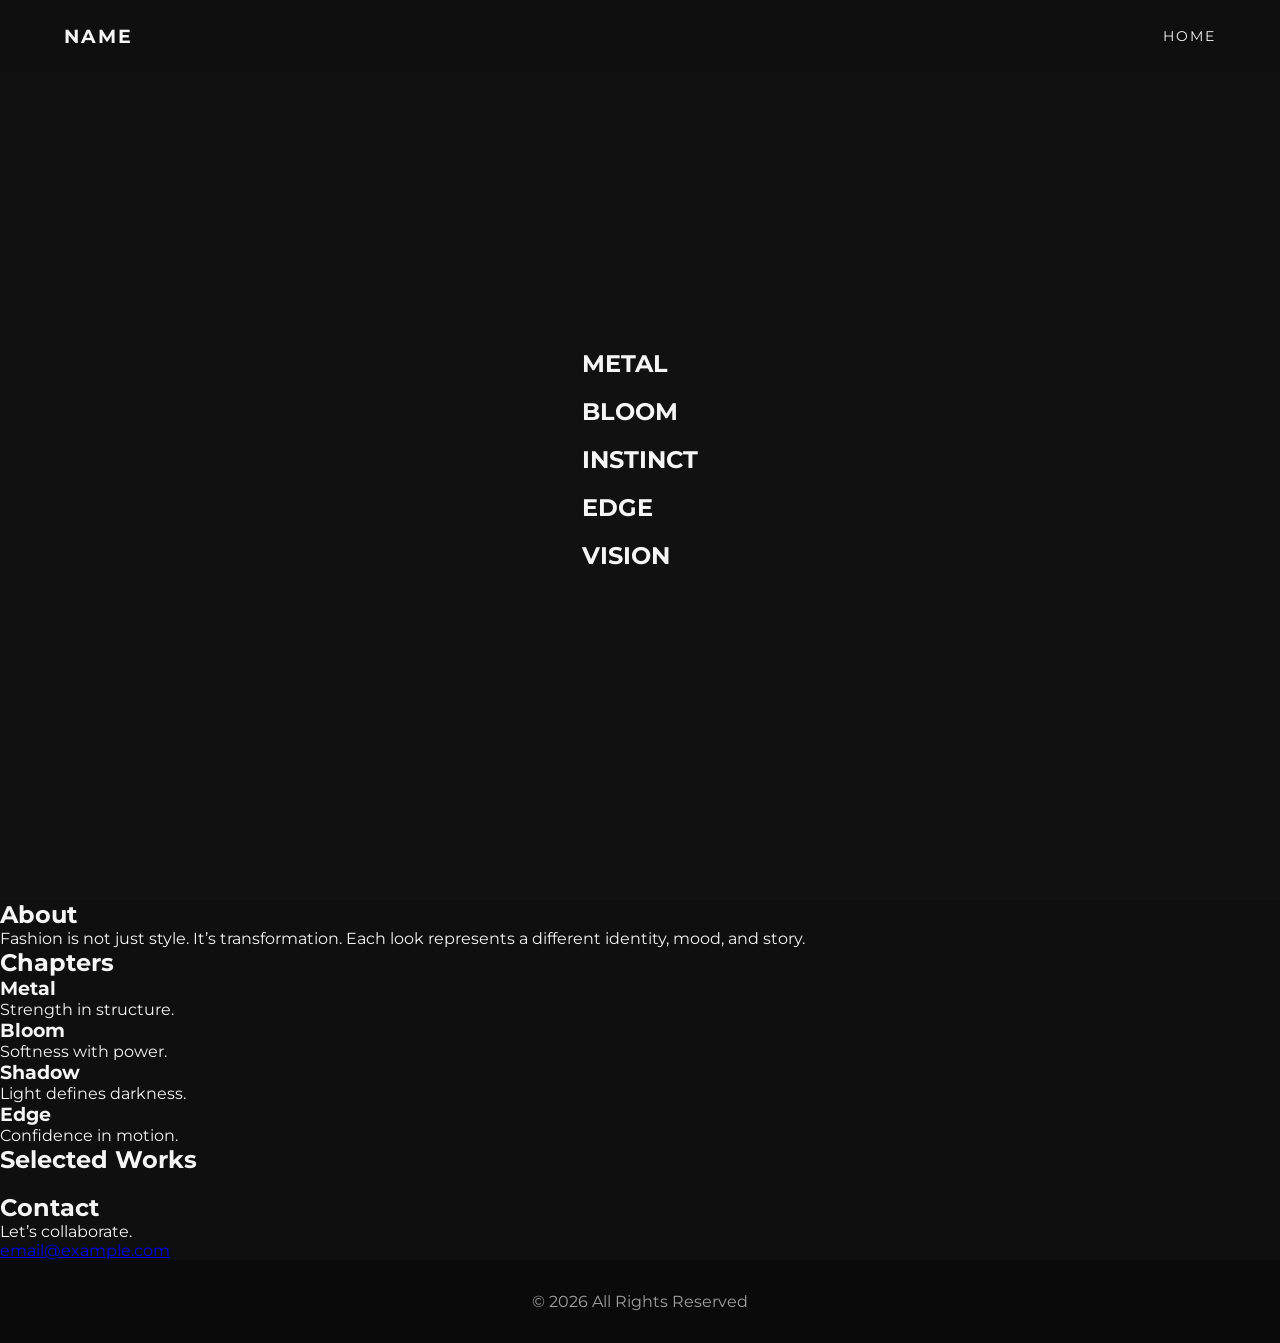
==== Main.html @ dd23a5e0 "version 1" ====
<!DOCTYPE html>
<html lang="en">

<head>
    <meta charset="UTF-8">
    <title>Fashion Portfolio</title>
    <meta name="viewport" content="width=device-width, initial-scale=1.0">
    <link rel="stylesheet" href="style.css">
    <link href="https://fonts.googleapis.com/css2?family=Montserrat:wght@300;500;700&display=swap" rel="stylesheet">
</head>

<body>

    <!-- ===== Header ===== -->
    <header>
        <nav class="navbar">
            <div class="logo">NAME</div>

            <div class="nav-right">
                <ul class="nav-links">
                    <li><a href="#about">About</a></li>
                    <li><a href="#chapters">Chapters</a></li>
                    <li><a href="#work">Work</a></li>
                    <li><a href="#contact">Contact</a></li>
                </ul>
                <a href="#home" class="home-link">Home</a>


            </div>
        </nav>
    </header>


    <!-- ===== Hero Section (Cinematic Slider) ===== -->
    <section id="home" class="hero">
        <div class="slider">

            <div class="slide active">
                <img src="images/look1.jpg" alt="">
                <h1>METAL</h1>
            </div>

            <div class="slide">
                <img src="images/look2.jpg" alt="">
                <h1>BLOOM</h1>
            </div>

            <div class="slide">
                <img src="images/look3.jpg" alt="">
                <h1>INSTINCT</h1>
            </div>

            <div class="slide">
                <img src="images/look4.jpg" alt="">
                <h1>EDGE</h1>
            </div>

            <div class="slide">
                <img src="images/look5.jpg" alt="">
                <h1>VISION</h1>
            </div>

        </div>
    </section>


    <!-- ===== About Section ===== -->
    <section id="about" class="about">
        <div class="container">
            <h2>About</h2>
            <p>
                Fashion is not just style. It’s transformation.
                Each look represents a different identity, mood, and story.
            </p>
        </div>
    </section>


    <!-- ===== Chapters Section ===== -->
    <section id="chapters" class="chapters">
        <h2>Chapters</h2>

        <div class="chapter">
            <h3>Metal</h3>
            <p>Strength in structure.</p>
        </div>

        <div class="chapter">
            <h3>Bloom</h3>
            <p>Softness with power.</p>
        </div>

        <div class="chapter">
            <h3>Shadow</h3>
            <p>Light defines darkness.</p>
        </div>

        <div class="chapter">
            <h3>Edge</h3>
            <p>Confidence in motion.</p>
        </div>

    </section>


    <!-- ===== Work Section ===== -->
    <section id="work" class="work">
        <h2>Selected Works</h2>

        <div class="gallery">
            <img src="images/look1.jpg" alt="">
            <img src="images/look2.jpg" alt="">
            <img src="images/look3.jpg" alt="">
            <img src="images/look4.jpg" alt="">
        </div>
    </section>


    <!-- ===== Contact Section ===== -->
    <section id="contact" class="contact">
        <h2>Contact</h2>
        <p>Let’s collaborate.</p>
        <a href="mailto:email@example.com">email@example.com</a>
    </section>


    <!-- ===== Footer ===== -->
    <footer>
        <p>© 2026 All Rights Reserved</p>
    </footer>


    <script src="script.js"></script>
</body>

</html>
---- style.css ----
* {
    margin: 0;
    padding: 0;
    box-sizing: border-box;
}

:root {

    --color-bg-main: #0F0F0F;
    --color-bg-secondary: #151515;
    --color-text-main: #F5F5F5;
    --color-text-muted: #A0A0A0;
    --color-accent: #C6A75E;
}

body {
    background-color: var(--color-bg-main);
    color: var(--color-text-main);
    font-family: 'Montserrat', sans-serif;
    margin: 0;

}

header {
    position: fixed;
    width: 100%;
    background: rgba(15, 15, 15, 0.8);
    backdrop-filter: blur(10px);
    z-index: 1000;
}

.navbar {
    display: flex;
    justify-content: space-between;
    align-items: center;
    padding: 1.5rem 5%;
}

.nav-right {
    display: flex;
    align-items: center;
    gap: 2rem;
    margin-left: auto;
}

.home-link {
    text-decoration: none;
    color: var(--color-text-main);
    text-transform: uppercase;
    font-size: 0.85rem;
    letter-spacing: 2px;
    transition: 0.4s ease;
}

.nav-links {
    list-style: none;
    display: flex;
    gap: 2rem;

    opacity: 0;
    transform: translateX(20px);
    pointer-events: none;
    transition: 0.4s ease;
}

.navbar:hover .nav-links {
    opacity: 1;
    transform: translateX(0);
    pointer-events: auto;
}

.navbar:hover .home-link {
    transform: translateX(10px);
}

.nav-links a {
    text-decoration: none;
    color: var(--color-text-main);
    font-weight: 500;
    letter-spacing: 1px;
    transition: 0.3s ease;
    text-transform: uppercase;
    font-size: 0.85rem;
    letter-spacing: 2px;
}

.nav-links a:hover {
    color: var(--color-accent);
}

.nav-right a:hover {
    color: var(--color-accent);
}

.logo {
    font-weight: 700;
    letter-spacing: 2px;
    font-size: 1.2rem;
}

footer {
    background-color: #0A0A0A;
    color: var(--color-text-muted);
    text-align: center;
    padding: 2rem 0;
}

.hero {
    min-height: 100vh;
    background-color: #111111;
    display: flex;
    align-items: center;
    justify-content: center;
}
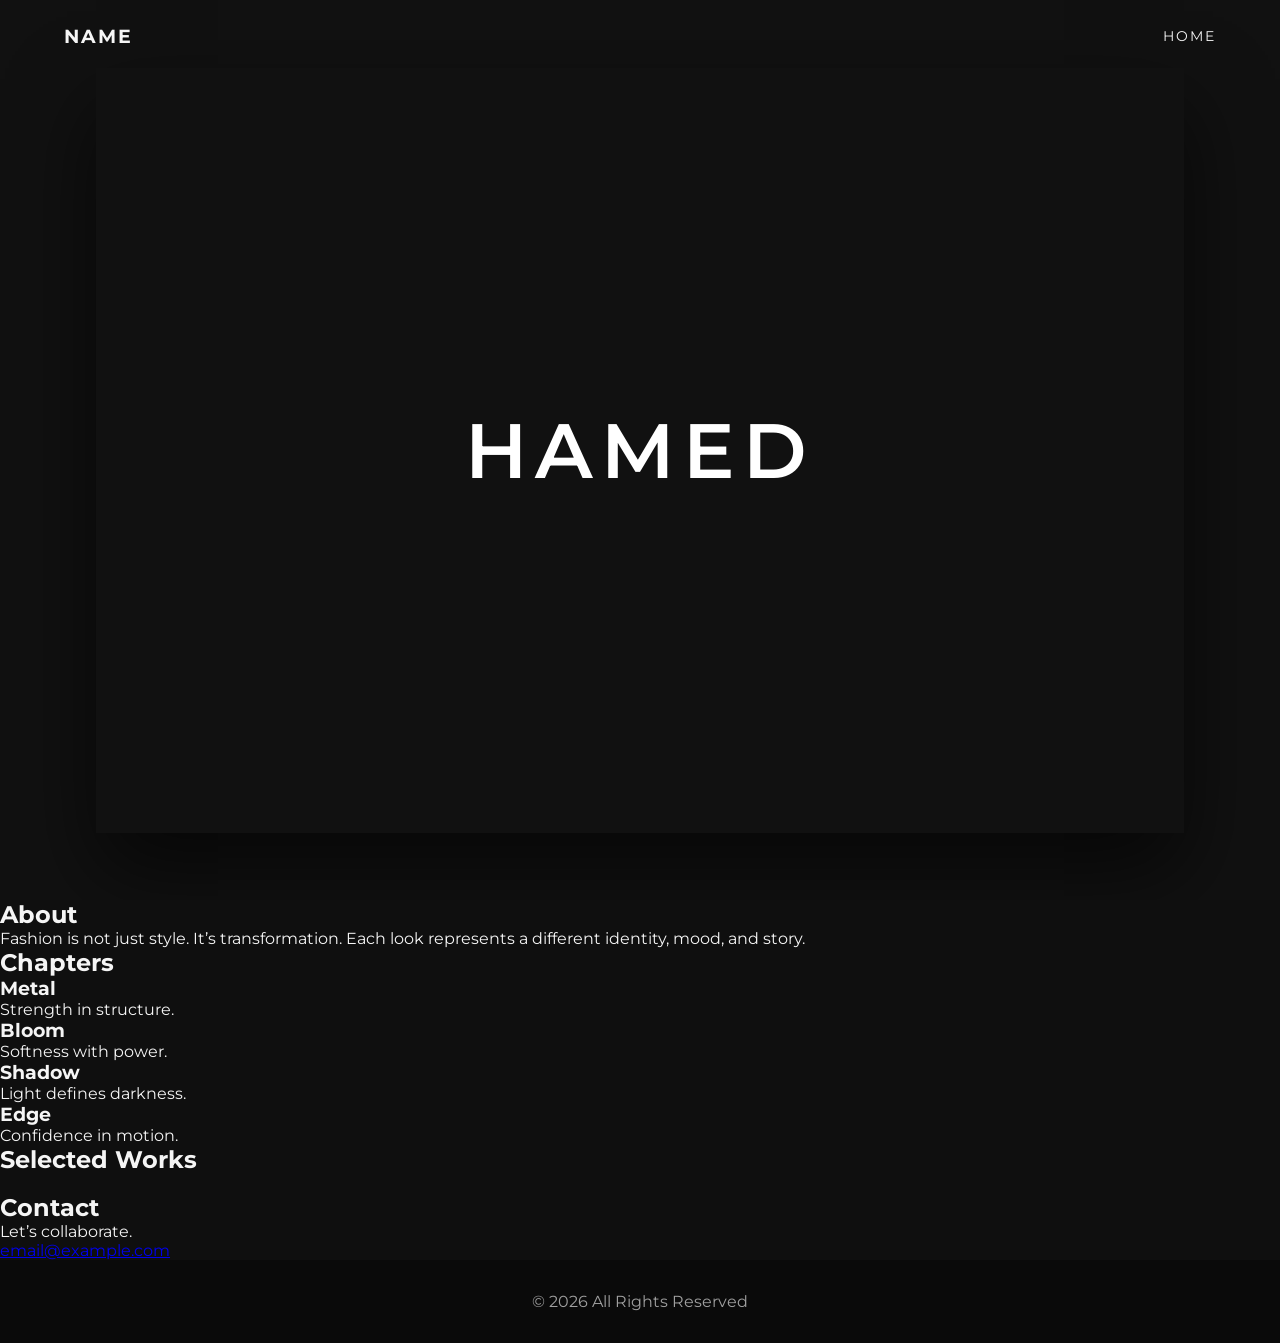
==== commit 29bb152e: "version 2" ====
--- a/Main.html
+++ b/Main.html
@@ -32,37 +32,26 @@
 
 
     <!-- ===== Hero Section (Cinematic Slider) ===== -->
-    <section id="home" class="hero">
-        <div class="slider">
+    <section class="hero">
 
-            <div class="slide active">
-                <img src="images/look1.jpg" alt="">
-                <h1>METAL</h1>
-            </div>
+        <!-- Slide 1 -->
+        <div class="slide active">
+            <div class="bg"></div>
+            <div class="foreground"></div>
+        </div>
 
-            <div class="slide">
-                <img src="images/look2.jpg" alt="">
-                <h1>BLOOM</h1>
-            </div>
+        <!-- Slide 2 -->
+        <div class="slide">
+            <div class="bg"></div>
+            <div class="foreground"></div>
+        </div>
 
-            <div class="slide">
-                <img src="images/look3.jpg" alt="">
-                <h1>INSTINCT</h1>
-            </div>
+        <!-- Name Overlay -->
+        <div class="hero-overlay">
+            <h1 class="hero-title">HAMED</h1>
+        </div>
 
-            <div class="slide">
-                <img src="images/look4.jpg" alt="">
-                <h1>EDGE</h1>
-            </div>
-
-            <div class="slide">
-                <img src="images/look5.jpg" alt="">
-                <h1>VISION</h1>
-            </div>
-
-        </div>
     </section>
-
 
     <!-- ===== About Section ===== -->
     <section id="about" class="about">
--- a/style.css
+++ b/style.css
@@ -22,10 +22,14 @@
 }
 
 header {
-    position: fixed;
+    position: absolute;
+    top: 0;
+    left: 0;
     width: 100%;
-    background: rgba(15, 15, 15, 0.8);
-    backdrop-filter: blur(10px);
+    height: 80px;
+
+    background: transparent;
+    transition: 0.4s ease;
     z-index: 1000;
 }
 
@@ -56,7 +60,9 @@
     list-style: none;
     display: flex;
     gap: 2rem;
-
+}
+
+.nav-links li {
     opacity: 0;
     transform: translateX(20px);
     pointer-events: none;
@@ -67,6 +73,28 @@
     opacity: 1;
     transform: translateX(0);
     pointer-events: auto;
+}
+
+.navbar:hover .nav-links li {
+    opacity: 1;
+    transform: translateX(0);
+    pointer-events: auto;
+}
+
+.nav-links li:nth-child(1) {
+    transition-delay: 0.05s;
+}
+
+.nav-links li:nth-child(2) {
+    transition-delay: 0.1s;
+}
+
+.nav-links li:nth-child(3) {
+    transition-delay: 0.15s;
+}
+
+.nav-links li:nth-child(4) {
+    transition-delay: 0.2s;
 }
 
 .navbar:hover .home-link {
@@ -111,4 +139,83 @@
     display: flex;
     align-items: center;
     justify-content: center;
+
+    position: relative;
+    height: 100vh;
+    overflow: hidden;
+
+}
+
+.slide {
+    position: absolute;
+    inset: 0;
+
+    --x: 50%;
+    --y: 50%;
+
+    clip-path: circle(0% at var(--x) var(--y));
+    transition: clip-path 1.2s ease-in-out;
+}
+
+.slide.active {
+    clip-path: circle(150% at var(--x) var(--y));
+}
+
+.bg {
+    position: absolute;
+    inset: 0;
+    background-size: cover;
+    background-position: center;
+    filter: grayscale(100%) blur(6px);
+    transform: scale(1.1);
+    opacity: 0.5;
+}
+
+.foreground {
+    position: absolute;
+    top: 50%;
+    left: 50%;
+    transform: translate(-50%, -50%);
+
+    width: 85%;
+    height: 85%;
+
+    background-size: contain;
+    background-repeat: no-repeat;
+    background-position: center;
+
+    box-shadow: 0 40px 80px rgba(0, 0, 0, 0.6);
+}
+
+
+.hero-overlay {
+    position: absolute;
+    inset: 0;
+    display: flex;
+    align-items: center;
+    justify-content: center;
+    z-index: 10;
+}
+
+.hero-title {
+    font-size: clamp(2rem, 6vw, 6rem);
+    letter-spacing: 8px;
+    font-weight: 600;
+    color: white;
+}
+
+.slide:nth-child(1) .bg {
+    background-image: url("images/look1.jpg");
+}
+
+.slide:nth-child(1) .foreground {
+    background-image: url("images/look1.jpg");
+}
+
+.slide:nth-child(2) .bg {
+    background-image: url("images/look2.jpg");
+}
+
+.slide:nth-child(2) .foreground {
+    background-image: url("images/look2.jpg");
 }
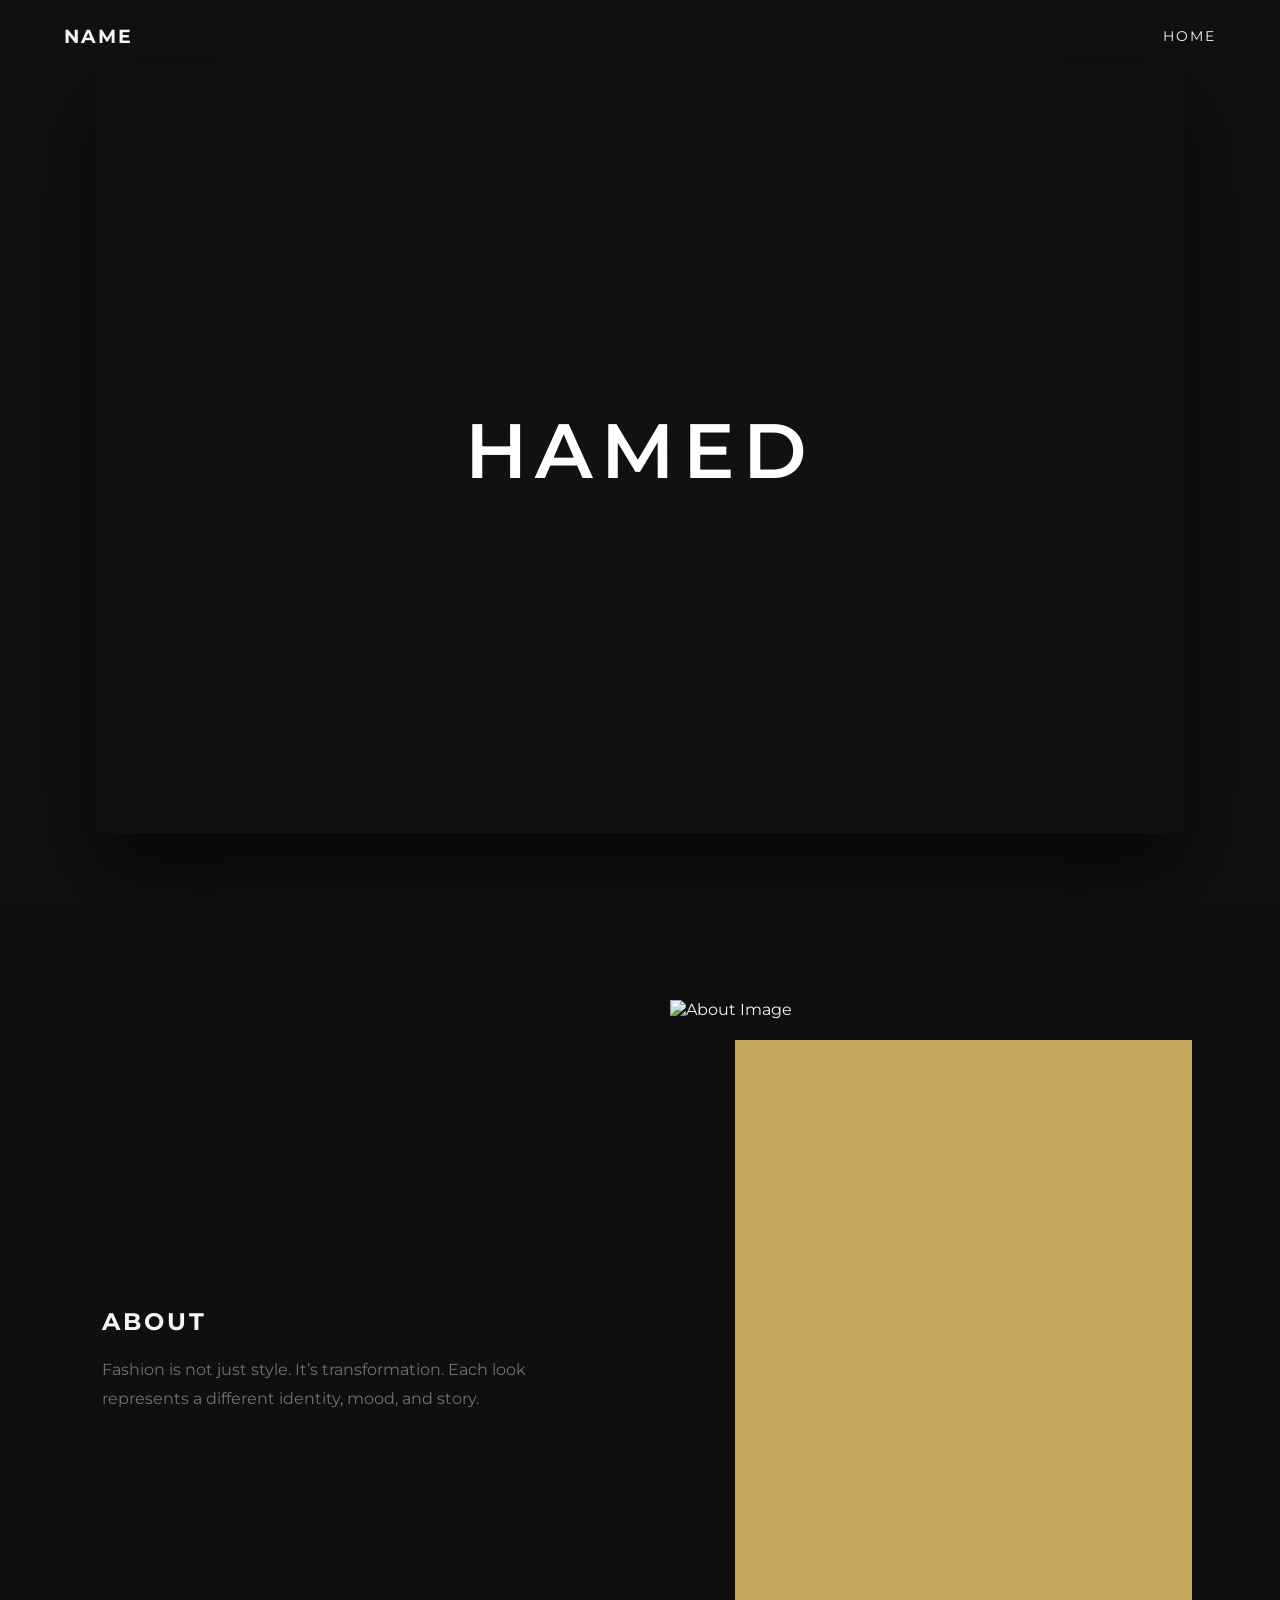
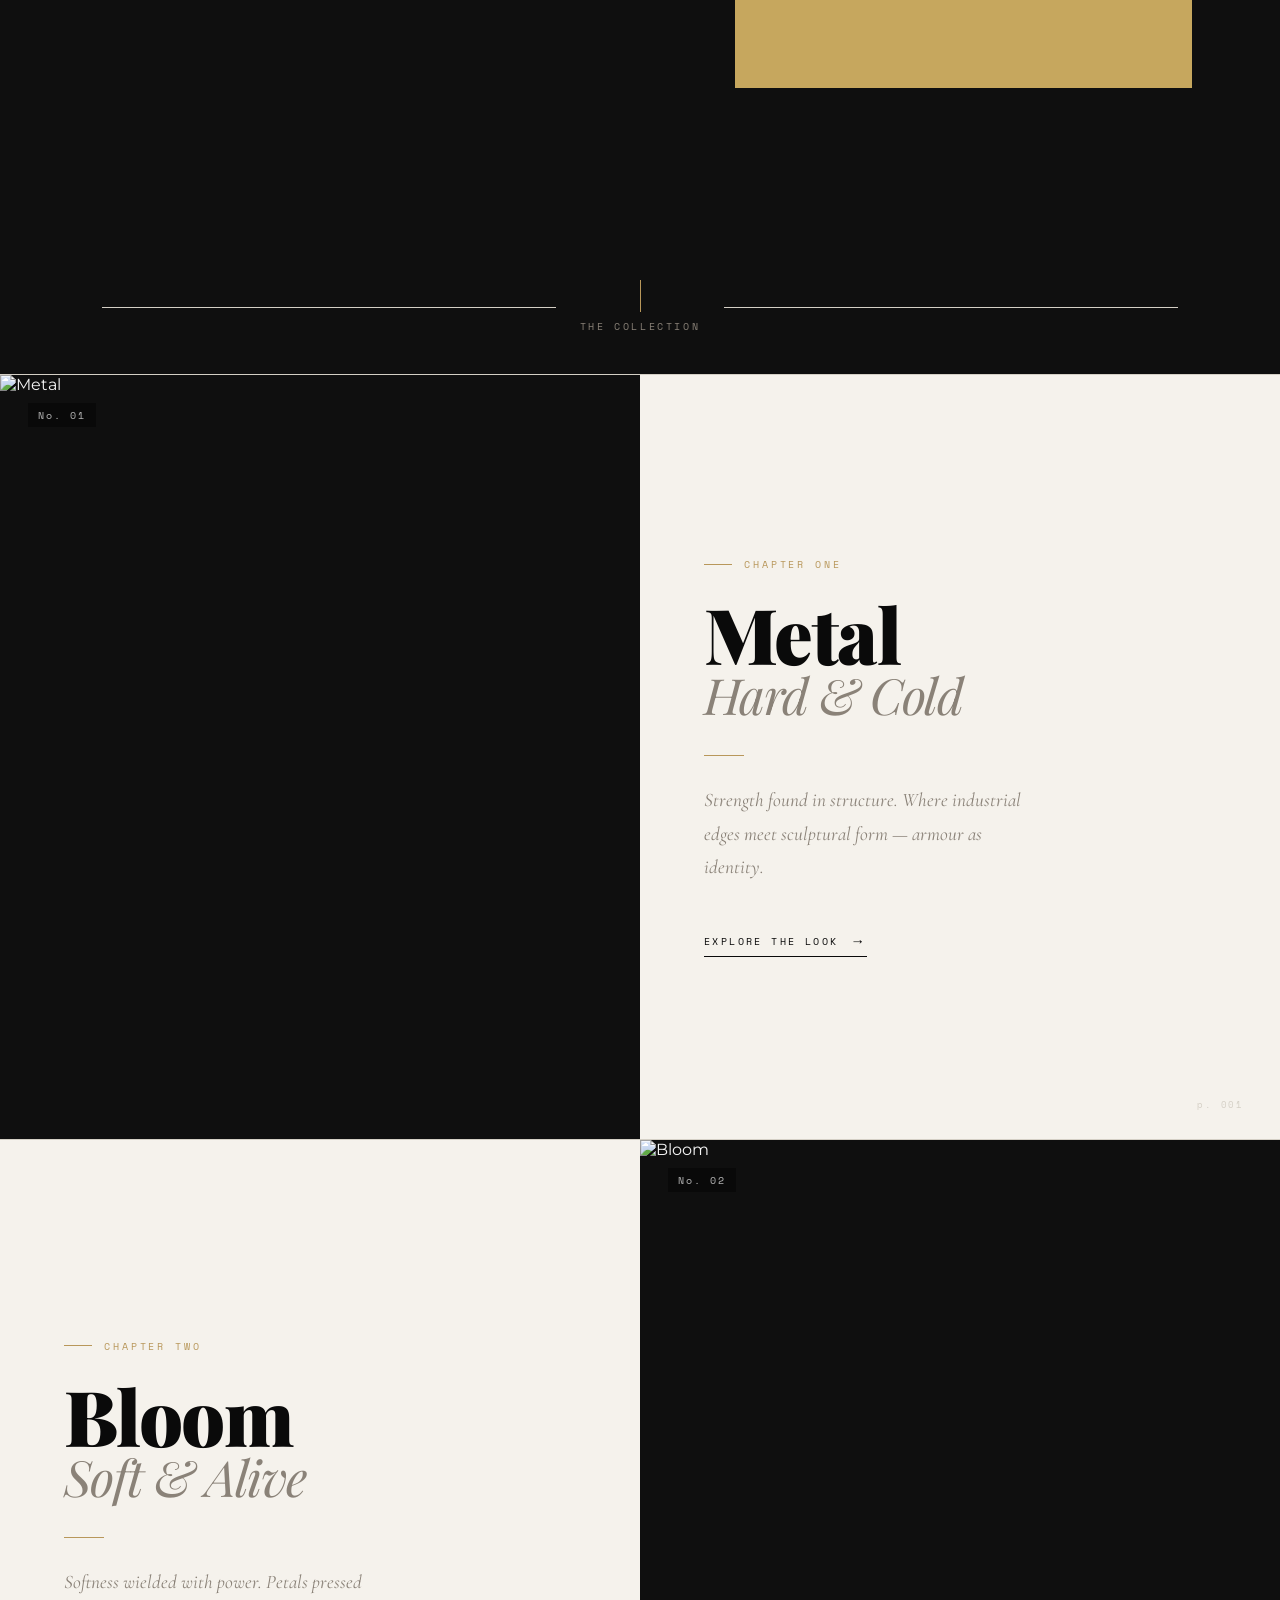
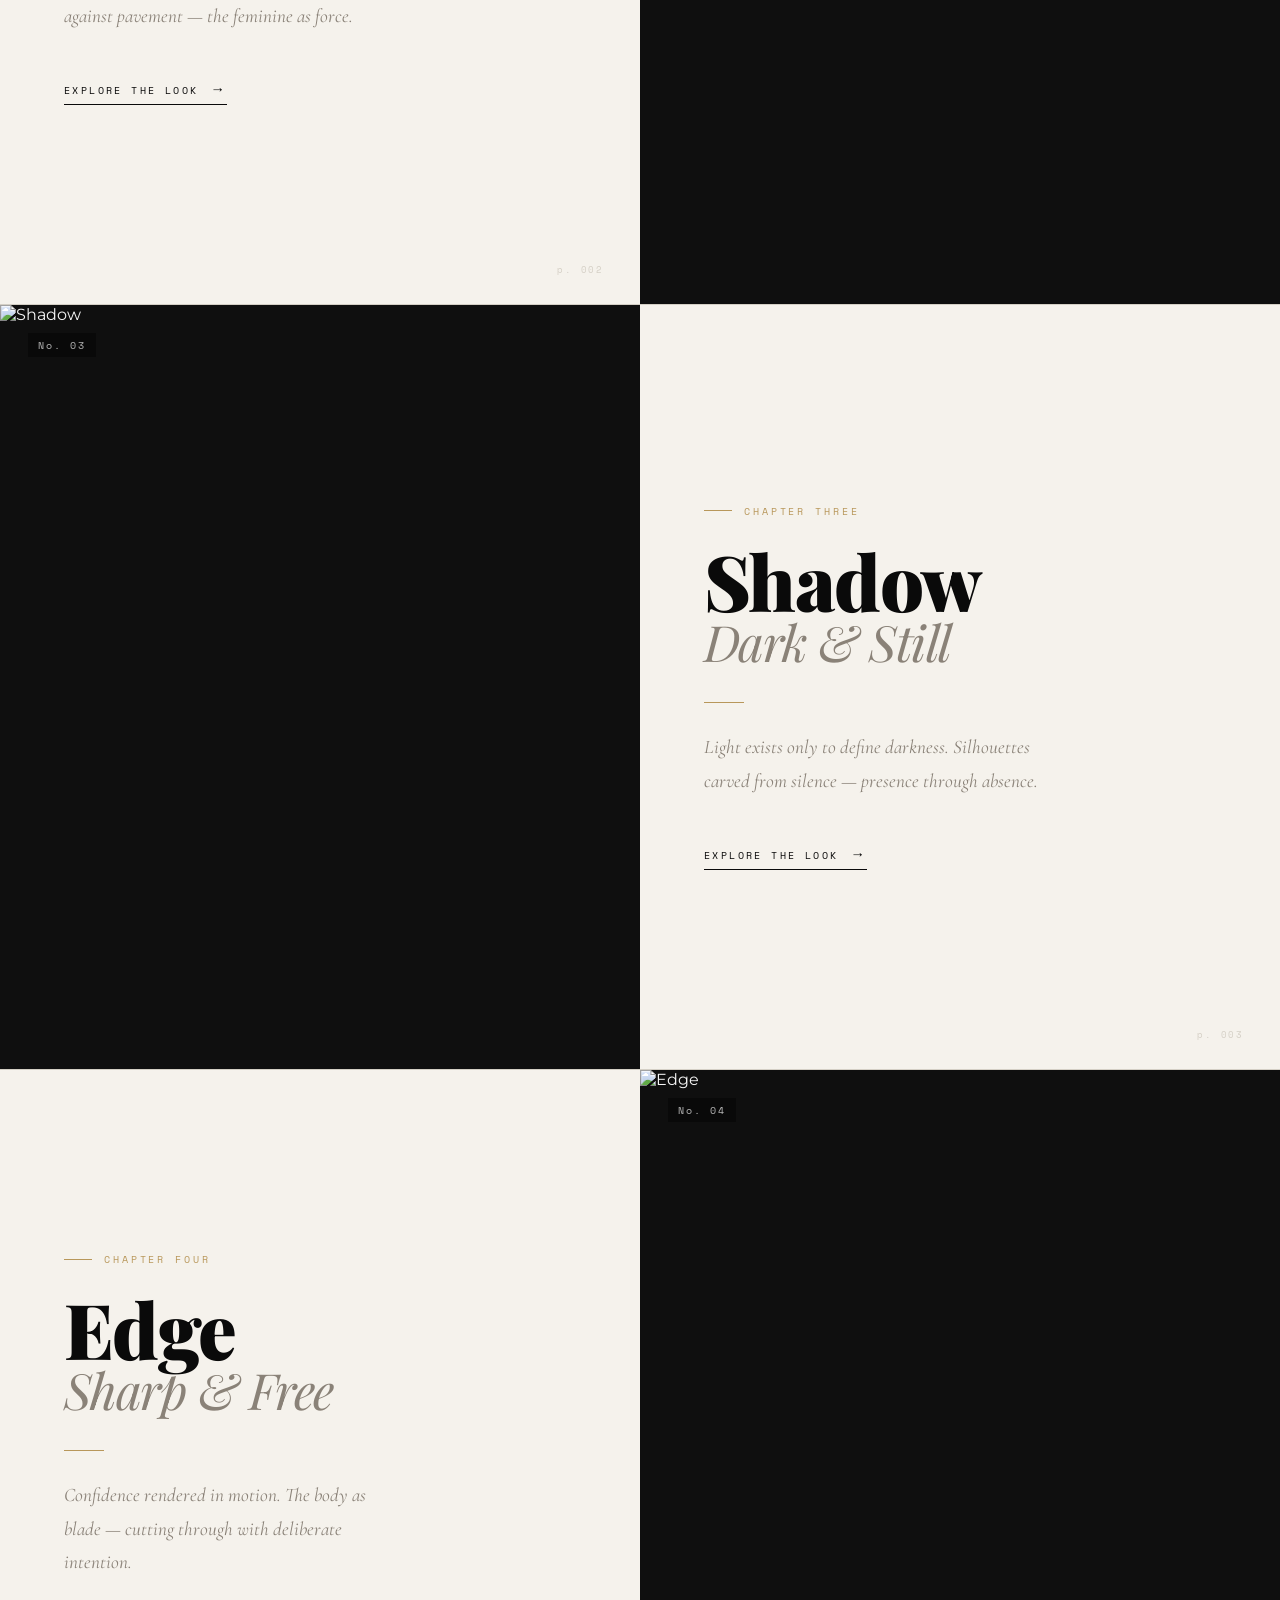
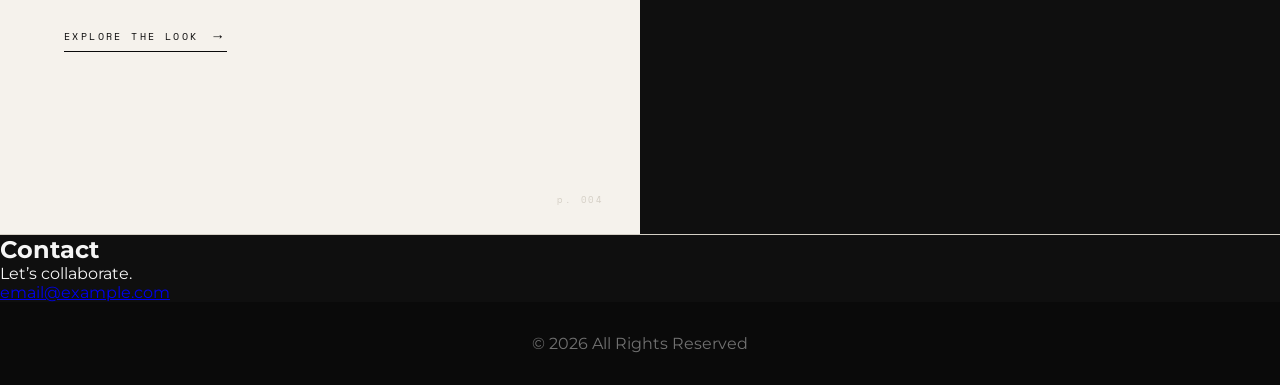
==== commit a3fff9b6: "Version 3" ====
--- a/Main.html
+++ b/Main.html
@@ -7,6 +7,12 @@
     <meta name="viewport" content="width=device-width, initial-scale=1.0">
     <link rel="stylesheet" href="style.css">
     <link href="https://fonts.googleapis.com/css2?family=Montserrat:wght@300;500;700&display=swap" rel="stylesheet">
+    <link
+        href="https://fonts.googleapis.com/css2?family=Playfair+Display:ital,wght@0,400;0,700;0,900;1,400;1,700&family=Cormorant+Garamond:ital,wght@0,300;0,400;1,300;1,400&family=Neue+Haas+Grotesk+Display+Pro:wght@400;500&display=swap"
+        rel="stylesheet">
+    <link
+        href="https://fonts.googleapis.com/css2?family=Playfair+Display:ital,wght@0,400;0,700;0,900;1,400;1,700&family=Cormorant+Garamond:ital,wght@0,300;0,400;1,300&family=Space+Mono:wght@400;700&display=swap"
+        rel="stylesheet">
 </head>
 
 <body>
@@ -54,54 +60,119 @@
     </section>
 
     <!-- ===== About Section ===== -->
-    <section id="about" class="about">
-        <div class="container">
-            <h2>About</h2>
-            <p>
-                Fashion is not just style. It’s transformation.
-                Each look represents a different identity, mood, and story.
-            </p>
-        </div>
+    <section id="about" class="about-section">
+
+        <div class="about-container">
+
+            <!-- Text -->
+            <div class="about-text reveal-left">
+                <h2>ABOUT</h2>
+                <p>
+                    Fashion is not just style. It’s transformation.
+                    Each look represents a different identity, mood, and story.
+                </p>
+            </div>
+
+            <!-- Image Side -->
+            <div class="about-image-wrapper reveal-right">
+
+                <div class="about-bg-live"></div>
+
+                <div class="about-accent"></div>
+
+                <img src="images/look1.jpg" alt="About Image">
+
+            </div>
+
+        </div>
+
     </section>
 
 
     <!-- ===== Chapters Section ===== -->
     <section id="chapters" class="chapters">
-        <h2>Chapters</h2>
-
-        <div class="chapter">
-            <h3>Metal</h3>
-            <p>Strength in structure.</p>
-        </div>
-
-        <div class="chapter">
-            <h3>Bloom</h3>
-            <p>Softness with power.</p>
-        </div>
-
-        <div class="chapter">
-            <h3>Shadow</h3>
-            <p>Light defines darkness.</p>
-        </div>
-
-        <div class="chapter">
-            <h3>Edge</h3>
-            <p>Confidence in motion.</p>
-        </div>
-
-    </section>
-
-
-    <!-- ===== Work Section ===== -->
-    <section id="work" class="work">
-        <h2>Selected Works</h2>
-
-        <div class="gallery">
-            <img src="images/look1.jpg" alt="">
-            <img src="images/look2.jpg" alt="">
-            <img src="images/look3.jpg" alt="">
-            <img src="images/look4.jpg" alt="">
-        </div>
+
+        <div class="chapters-header">
+            <div class="rule"></div>
+            <div class="label">
+                <span></span>
+                The Collection
+            </div>
+            <div class="rule"></div>
+        </div>
+
+        <div class="chapter-item">
+            <div class="chapter-image" data-num="No. 01">
+                <img src="images/look1.jpg" alt="Metal">
+            </div>
+            <div class="chapter-content">
+                <div class="chapter-eyebrow">Chapter One</div>
+                <h2 class="chapter-title">
+                    Metal
+                    <em>Hard &amp; Cold</em>
+                </h2>
+                <div class="chapter-divider"></div>
+                <p class="chapter-desc">Strength found in structure. Where industrial edges meet sculptural form —
+                    armour as identity.</p>
+                <a href="#" class="chapter-cta">Explore the Look</a>
+                <div class="chapter-folio">p. 001</div>
+            </div>
+        </div>
+
+        <div class="chapter-item reverse">
+            <div class="chapter-image" data-num="No. 02">
+                <img src="images/look2.jpg" alt="Bloom">
+            </div>
+            <div class="chapter-content">
+                <div class="chapter-eyebrow">Chapter Two</div>
+                <h2 class="chapter-title">
+                    Bloom
+                    <em>Soft &amp; Alive</em>
+                </h2>
+                <div class="chapter-divider"></div>
+                <p class="chapter-desc">Softness wielded with power. Petals pressed against pavement — the feminine as
+                    force.</p>
+                <a href="#" class="chapter-cta">Explore the Look</a>
+                <div class="chapter-folio">p. 002</div>
+            </div>
+        </div>
+
+        <div class="chapter-item">
+            <div class="chapter-image" data-num="No. 03">
+                <img src="images/look1.jpg" alt="Shadow">
+            </div>
+            <div class="chapter-content">
+                <div class="chapter-eyebrow">Chapter Three</div>
+                <h2 class="chapter-title">
+                    Shadow
+                    <em>Dark &amp; Still</em>
+                </h2>
+                <div class="chapter-divider"></div>
+                <p class="chapter-desc">Light exists only to define darkness. Silhouettes carved from silence — presence
+                    through absence.</p>
+                <a href="#" class="chapter-cta">Explore the Look</a>
+                <div class="chapter-folio">p. 003</div>
+            </div>
+        </div>
+
+        <div class="chapter-item reverse">
+            <div class="chapter-image" data-num="No. 04">
+                <img src="images/look2.jpg" alt="Edge">
+            </div>
+            <div class="chapter-content">
+                <div class="chapter-eyebrow">Chapter Four</div>
+                <h2 class="chapter-title">
+                    Edge
+                    <em>Sharp &amp; Free</em>
+                </h2>
+                <div class="chapter-divider"></div>
+                <p class="chapter-desc">Confidence rendered in motion. The body as blade — cutting through with
+                    deliberate intention.</p>
+                <a href="#" class="chapter-cta">Explore the Look</a>
+                <div class="chapter-folio">p. 004</div>
+            </div>
+        </div>
+
     </section>
 
 
@@ -117,7 +188,46 @@
     <footer>
         <p>© 2026 All Rights Reserved</p>
     </footer>
-
+    <!-- ===== Chapter Overlay ===== -->
+    <div class="chapter-overlay" id="chapterOverlay" role="dialog" aria-modal="true" aria-labelledby="overlayTitle">
+
+        <div class="overlay-backdrop"></div>
+        <div class="overlay-progress"></div>
+
+        <button class="overlay-close" id="overlayClose" aria-label="Close">
+            <svg viewBox="0 0 24 24">
+                <line x1="18" y1="6" x2="6" y2="18" />
+                <line x1="6" y1="6" x2="18" y2="18" />
+            </svg>
+        </button>
+
+        <div class="overlay-content">
+
+            <div class="overlay-main">
+
+                <div class="overlay-image-pane">
+                    <img id="overlayMainImage" src="" alt="">
+                </div>
+
+                <div class="overlay-info-pane">
+                    <p class="overlay-chapter-label">Chapter</p>
+                    <h2 class="overlay-title">
+                        <span class="overlay-title-inner" id="overlayTitle"></span>
+                    </h2>
+                    <div class="overlay-divider"></div>
+                    <p class="overlay-description" id="overlayDescription"></p>
+                </div>
+
+            </div>
+
+            <div class="overlay-gallery-strip">
+                <div class="overlay-gallery" id="overlayGallery"></div>
+                <span class="gallery-count" id="galleryCount"></span>
+            </div>
+
+        </div>
+
+    </div>
 
     <script src="script.js"></script>
 </body>
--- a/style.css
+++ b/style.css
@@ -9,7 +9,7 @@
     --color-bg-main: #0F0F0F;
     --color-bg-secondary: #151515;
     --color-text-main: #F5F5F5;
-    --color-text-muted: #A0A0A0;
+    --color-text-muted: #717171;
     --color-accent: #C6A75E;
 }
 
@@ -218,4 +218,785 @@
 
 .slide:nth-child(2) .foreground {
     background-image: url("images/look2.jpg");
-}+}
+
+
+/*ABOUT SECTION*/
+.about-section {
+    min-height: 100vh;
+    display: flex;
+    align-items: center;
+    padding: 100px 8%;
+}
+
+.about-container {
+    display: flex;
+    align-items: center;
+    justify-content: space-between;
+    gap: 60px;
+    width: 100%;
+}
+
+.about-text {
+    flex: 1;
+}
+
+.about-text h2 {
+    margin-bottom: 20px;
+    letter-spacing: 3px;
+}
+
+.about-text p {
+    max-width: 500px;
+    line-height: 1.8;
+    color: var(--color-text-muted);
+}
+
+.about-image-wrapper {
+    flex: 1;
+    position: relative;
+    display: flex;
+    justify-content: center;
+    height: 80vh;
+}
+
+
+
+.about-bg {
+    position: absolute;
+    width: 80%;
+    height: 80%;
+    background: var(--color-accent);
+    z-index: 1;
+    transform: translate(40px, 40px);
+}
+
+.about-bg-live {
+    position: absolute;
+    width: 110%;
+    height: 110%;
+
+    background-image: url("images/look1.jpg");
+    background-size: cover;
+    background-position: center;
+
+    filter: grayscale(100%) blur(20px);
+    opacity: 0.4;
+
+    z-index: 1;
+
+    animation: liveMove 12s ease-in-out infinite alternate;
+}
+
+.about-image-wrapper img {
+    position: absolute;
+    inset: 0;
+
+    width: 100%;
+    height: 100%;
+
+    object-fit: cover;
+    z-index: 3;
+}
+
+
+
+.about-accent {
+    position: absolute;
+    width: 90%;
+    height: 90%;
+    background: var(--color-accent);
+
+    z-index: 2;
+
+    transform: translate(40px, 40px);
+}
+
+.reveal {
+    opacity: 0;
+    transform: translateY(50px);
+    transition: opacity 0.8s ease, transform 0.8s ease;
+}
+
+.reveal.active {
+    opacity: 1;
+    transform: translateY(0);
+}
+
+.reveal-left {
+    opacity: 0;
+    transform: translateX(-80px);
+    transition: all 0.8s ease;
+}
+
+.reveal-right {
+    opacity: 0;
+    transform: translateX(80px);
+    transition: all 0.8s ease;
+}
+
+.reveal-left.active,
+.reveal-right.active {
+    opacity: 1;
+    transform: translateX(0);
+}
+
+@keyframes liveMove {
+    0% {
+        transform: scale(1.05) translate(0px, 0px);
+    }
+
+    50% {
+        transform: scale(1.1) translate(-15px, 10px);
+    }
+
+    100% {
+        transform: scale(1.08) translate(10px, -10px);
+    }
+}
+
+/*ABOUT SECTION*/
+
+/* ===== CHAPTERS SECTION ===== */
+:root {
+    --ink: #0a0a0a;
+    --paper: #f5f2ec;
+    --cream: #ede9e0;
+    --accent: #b8975a;
+    --muted: #8a8278;
+    --rule: #d4cfc5;
+}
+
+*,
+*::before,
+*::after {
+    box-sizing: border-box;
+    margin: 0;
+    padding: 0;
+}
+
+body .chapter-content {
+    background: var(--paper);
+    color: var(--ink);
+    font-family: 'Cormorant Garamond', serif;
+    overflow-x: hidden;
+}
+
+.chapters {
+    padding: 0;
+    position: relative;
+}
+
+/* Section Header */
+.chapters-header {
+    display: grid;
+    grid-template-columns: 1fr auto 1fr;
+    align-items: center;
+    padding: 60px 8% 40px;
+    gap: 24px;
+    border-bottom: 1px solid var(--rule);
+}
+
+.chapters-header .rule {
+    height: 1px;
+    background: var(--rule);
+}
+
+.chapters-header .label {
+    font-family: 'Space Mono', monospace;
+    font-size: 0.65rem;
+    letter-spacing: 0.25em;
+    text-transform: uppercase;
+    color: var(--muted);
+    text-align: center;
+    display: flex;
+    flex-direction: column;
+    align-items: center;
+    gap: 6px;
+}
+
+.chapters-header .label span {
+    display: block;
+    width: 1px;
+    height: 32px;
+    background: var(--accent);
+}
+
+/* Chapter Items */
+.chapter-item {
+    display: grid;
+    grid-template-columns: 1fr 1fr;
+    min-height: 85vh;
+    position: relative;
+    border-bottom: 1px solid var(--rule);
+    overflow: hidden;
+}
+
+.chapter-item.reverse {
+    direction: rtl;
+}
+
+.chapter-item.reverse>* {
+    direction: ltr;
+}
+
+/* Image Side */
+.chapter-image {
+    position: relative;
+    overflow: hidden;
+}
+
+.chapter-image img {
+    width: 100%;
+    height: 100%;
+    object-fit: cover;
+    display: block;
+    transition: transform 1s cubic-bezier(0.25, 0.46, 0.45, 0.94);
+    filter: grayscale(15%);
+}
+
+.chapter-item:hover .chapter-image img {
+    transform: scale(1.04);
+    filter: grayscale(0%);
+}
+
+/* Image overlay with issue number */
+.chapter-image::before {
+    content: attr(data-num);
+    position: absolute;
+    top: 28px;
+    left: 28px;
+    font-family: 'Space Mono', monospace;
+    font-size: 0.6rem;
+    letter-spacing: 0.2em;
+    color: rgba(255, 255, 255, 0.7);
+    z-index: 2;
+    background: rgba(0, 0, 0, 0.35);
+    padding: 5px 10px;
+    backdrop-filter: blur(4px);
+}
+
+/* Thin vertical accent bar */
+.chapter-image::after {
+    content: '';
+    position: absolute;
+    top: 0;
+    right: 0;
+    width: 3px;
+    height: 0;
+    background: var(--accent);
+    transition: height 0.8s cubic-bezier(0.25, 0.46, 0.45, 0.94);
+}
+
+.chapter-item:hover .chapter-image::after {
+    height: 100%;
+}
+
+/* Content Side */
+.chapter-content {
+    display: flex;
+    flex-direction: column;
+    justify-content: center;
+    padding: 80px 10%;
+    background: var(--paper);
+    position: relative;
+}
+
+.chapter-content::before {
+    content: '';
+    position: absolute;
+    top: 0;
+    left: 0;
+    right: 0;
+    bottom: 0;
+    background: var(--cream);
+    transform: scaleY(0);
+    transform-origin: bottom;
+    transition: transform 0.6s cubic-bezier(0.25, 0.46, 0.45, 0.94);
+    z-index: 0;
+}
+
+.chapter-item:hover .chapter-content::before {
+    transform: scaleY(1);
+}
+
+.chapter-content>* {
+    position: relative;
+    z-index: 1;
+}
+
+.chapter-eyebrow {
+    font-family: 'Space Mono', monospace;
+    font-size: 0.6rem;
+    letter-spacing: 0.3em;
+    text-transform: uppercase;
+    color: var(--accent);
+    margin-bottom: 28px;
+    display: flex;
+    align-items: center;
+    gap: 12px;
+}
+
+.chapter-eyebrow::before {
+    content: '';
+    display: block;
+    width: 28px;
+    height: 1px;
+    background: var(--accent);
+}
+
+.chapter-title {
+    font-family: 'Playfair Display', serif;
+    font-size: clamp(3.5rem, 6vw, 7rem);
+    font-weight: 900;
+    line-height: 0.9;
+    letter-spacing: -0.02em;
+    color: var(--ink);
+    margin-bottom: 32px;
+    transform: translateY(20px);
+    opacity: 0;
+    transition: all 0.8s ease;
+
+}
+
+.chapter-item.visible .chapter-title {
+    transform: translateY(0);
+    opacity: 1;
+}
+
+.chapter-title em {
+    font-style: italic;
+    font-weight: 400;
+    color: var(--muted);
+    display: block;
+    font-size: 0.65em;
+    line-height: 1.1;
+}
+
+.chapter-divider {
+    width: 40px;
+    height: 1px;
+    background: var(--accent);
+    margin-bottom: 28px;
+    transition: width 0.5s ease;
+}
+
+.chapter-item:hover .chapter-divider {
+    width: 80px;
+}
+
+.chapter-desc {
+    font-family: 'Cormorant Garamond', serif;
+    font-size: 1.2rem;
+    font-style: italic;
+    color: var(--muted);
+    line-height: 1.75;
+    max-width: 340px;
+    margin-bottom: 48px;
+}
+
+.chapter-cta {
+    display: inline-flex;
+    align-items: center;
+    gap: 12px;
+    font-family: 'Space Mono', monospace;
+    font-size: 0.6rem;
+    letter-spacing: 0.25em;
+    text-transform: uppercase;
+    color: var(--ink);
+    text-decoration: none;
+    border-bottom: 1px solid var(--ink);
+    padding-bottom: 6px;
+    width: fit-content;
+    transition: color 0.3s, border-color 0.3s, gap 0.3s;
+}
+
+.chapter-cta:hover {
+    color: var(--accent);
+    border-color: var(--accent);
+    gap: 20px;
+}
+
+.chapter-cta::after {
+    content: '→';
+    font-family: serif;
+    font-size: 0.9rem;
+}
+
+/* Page number bottom right of content */
+.chapter-folio {
+    position: absolute;
+    bottom: 28px;
+    right: 36px;
+    font-family: 'Space Mono', monospace;
+    font-size: 0.55rem;
+    letter-spacing: 0.2em;
+    color: var(--rule);
+    z-index: 1;
+}
+
+/* ===== Staggered scroll-in animation ===== */
+.chapter-item {
+    opacity: 0;
+    transform: translateY(40px);
+    transition: opacity 0.9s ease, transform 0.9s ease;
+}
+
+.chapter-item.visible {
+    opacity: 1;
+    transform: translateY(0);
+}
+
+.chapter-item:nth-child(odd).visible {
+    transition-delay: 0.1s;
+}
+
+.chapter-item:nth-child(even).visible {
+    transition-delay: 0.2s;
+}
+
+/* ===== Responsive ===== */
+@media (max-width: 800px) {
+
+    .chapter-item,
+    .chapter-item.reverse {
+        grid-template-columns: 1fr;
+        direction: ltr;
+        min-height: auto;
+    }
+
+    .chapter-image {
+        height: 60vw;
+    }
+
+    .chapter-content {
+        padding: 48px 8%;
+    }
+
+    .chapter-title {
+        font-size: clamp(2.8rem, 10vw, 4rem);
+    }
+}
+
+/* ===== Chapters ===== */
+
+/* ===== Overlay ===== */
+.chapter-overlay {
+    position: fixed;
+    inset: 0;
+    z-index: 9999;
+    opacity: 0;
+    visibility: hidden;
+    transition: opacity 0.7s cubic-bezier(0.16, 1, 0.3, 1),
+        visibility 0.7s cubic-bezier(0.16, 1, 0.3, 1);
+}
+
+.chapter-overlay.active {
+    opacity: 1;
+    visibility: visible;
+}
+
+/* Layered background: dark base + grain */
+.overlay-backdrop {
+    position: absolute;
+    inset: 0;
+    background: #080808;
+}
+
+.overlay-backdrop::after {
+    content: '';
+    position: absolute;
+    inset: 0;
+    background-image: url("data:image/svg+xml,%3Csvg viewBox='0 0 256 256' xmlns='http://www.w3.org/2000/svg'%3E%3Cfilter id='noise'%3E%3CfeTurbulence type='fractalNoise' baseFrequency='0.9' numOctaves='4' stitchTiles='stitch'/%3E%3C/filter%3E%3Crect width='100%25' height='100%25' filter='url(%23noise)' opacity='0.08'/%3E%3C/svg%3E");
+    opacity: 0.4;
+    pointer-events: none;
+}
+
+/* Top accent line */
+.overlay-progress {
+    position: absolute;
+    top: 0;
+    left: 0;
+    height: 2px;
+    width: 0%;
+    background: linear-gradient(90deg, transparent, rgba(255, 255, 255, 0.6), transparent);
+    transition: width 0.9s cubic-bezier(0.16, 1, 0.3, 1) 0.2s;
+    z-index: 2;
+}
+
+.chapter-overlay.active .overlay-progress {
+    width: 100%;
+}
+
+/* Close button */
+.overlay-close {
+    position: absolute;
+    top: 36px;
+    right: 44px;
+    width: 44px;
+    height: 44px;
+    background: none;
+    border: 1px solid rgba(255, 255, 255, 0.2);
+    color: #fff;
+    cursor: pointer;
+    display: flex;
+    align-items: center;
+    justify-content: center;
+    z-index: 10;
+    transition: border-color 0.3s, background 0.3s, transform 0.3s;
+    transform: rotate(0deg);
+}
+
+.overlay-close:hover {
+    border-color: rgba(255, 255, 255, 0.7);
+    background: rgba(255, 255, 255, 0.05);
+    transform: rotate(90deg);
+}
+
+.overlay-close svg {
+    width: 16px;
+    height: 16px;
+    stroke: #fff;
+    stroke-width: 1.5;
+    fill: none;
+    transition: stroke 0.3s;
+}
+
+/* Content layout */
+.overlay-content {
+    position: relative;
+    z-index: 1;
+    width: 100%;
+    height: 100%;
+    display: grid;
+    grid-template-rows: 1fr auto;
+    overflow: hidden;
+}
+
+.overlay-main {
+    display: grid;
+    grid-template-columns: 1fr 1fr;
+    height: 100%;
+    overflow: hidden;
+}
+
+@media (max-width: 768px) {
+    .overlay-main {
+        grid-template-columns: 1fr;
+        grid-template-rows: 55vh auto;
+    }
+}
+
+/* Hero image pane */
+.overlay-image-pane {
+    position: relative;
+    overflow: hidden;
+    transform: translateX(-30px);
+    opacity: 0;
+    transition: transform 0.8s cubic-bezier(0.16, 1, 0.3, 1) 0.15s,
+        opacity 0.8s cubic-bezier(0.16, 1, 0.3, 1) 0.15s;
+}
+
+.chapter-overlay.active .overlay-image-pane {
+    transform: translateX(0);
+    opacity: 1;
+}
+
+.overlay-image-pane img {
+    width: 100%;
+    height: 100%;
+    object-fit: cover;
+    display: block;
+    transition: transform 10s ease;
+}
+
+.chapter-overlay.active .overlay-image-pane img {
+    transform: scale(1.04);
+}
+
+/* Vignette on image */
+.overlay-image-pane::after {
+    content: '';
+    position: absolute;
+    inset: 0;
+    background: linear-gradient(to right, transparent 60%, #080808 100%),
+        linear-gradient(to bottom, rgba(0, 0, 0, 0.3) 0%, transparent 30%, transparent 70%, rgba(0, 0, 0, 0.4) 100%);
+    pointer-events: none;
+}
+
+/* Info pane */
+.overlay-info-pane {
+    display: flex;
+    flex-direction: column;
+    justify-content: center;
+    padding: 80px 60px 80px 70px;
+    transform: translateX(30px);
+    opacity: 0;
+    transition: transform 0.8s cubic-bezier(0.16, 1, 0.3, 1) 0.25s,
+        opacity 0.8s cubic-bezier(0.16, 1, 0.3, 1) 0.25s;
+}
+
+.chapter-overlay.active .overlay-info-pane {
+    transform: translateX(0);
+    opacity: 1;
+}
+
+.overlay-chapter-label {
+    font-size: 0.62rem;
+    letter-spacing: 5px;
+    text-transform: uppercase;
+    color: rgba(255, 255, 255, 0.4);
+    margin-bottom: 20px;
+    font-weight: 400;
+}
+
+.overlay-title {
+    font-family: 'Cormorant Garamond', serif;
+    font-size: clamp(3.5rem, 7vw, 7rem);
+    font-weight: 300;
+    color: #fff;
+    line-height: 0.92;
+    letter-spacing: -1px;
+    margin-bottom: 32px;
+    overflow: hidden;
+}
+
+.overlay-title-inner {
+    display: block;
+    transform: translateY(100%);
+    transition: transform 0.8s cubic-bezier(0.16, 1, 0.3, 1) 0.35s;
+}
+
+.chapter-overlay.active .overlay-title-inner {
+    transform: translateY(0);
+}
+
+.overlay-divider {
+    width: 40px;
+    height: 1px;
+    background: rgba(255, 255, 255, 0.25);
+    margin-bottom: 28px;
+    transform: scaleX(0);
+    transform-origin: left;
+    transition: transform 0.6s cubic-bezier(0.16, 1, 0.3, 1) 0.5s;
+}
+
+.chapter-overlay.active .overlay-divider {
+    transform: scaleX(1);
+}
+
+.overlay-description {
+    font-size: 0.78rem;
+    line-height: 1.9;
+    color: rgba(255, 255, 255, 0.45);
+    letter-spacing: 0.5px;
+    max-width: 320px;
+    opacity: 0;
+    transition: opacity 0.7s ease 0.6s;
+}
+
+.chapter-overlay.active .overlay-description {
+    opacity: 1;
+}
+
+/* Gallery strip */
+.overlay-gallery-strip {
+    position: relative;
+    border-top: 1px solid rgba(255, 255, 255, 0.07);
+    padding: 0 60px;
+    background: #080808;
+    transform: translateY(20px);
+    opacity: 0;
+    transition: transform 0.7s cubic-bezier(0.16, 1, 0.3, 1) 0.4s,
+        opacity 0.7s ease 0.4s;
+}
+
+.chapter-overlay.active .overlay-gallery-strip {
+    transform: translateY(0);
+    opacity: 1;
+}
+
+.overlay-gallery {
+    display: flex;
+    gap: 12px;
+    overflow-x: auto;
+    padding: 20px 0;
+    scrollbar-width: none;
+    -ms-overflow-style: none;
+}
+
+.overlay-gallery::-webkit-scrollbar {
+    display: none;
+}
+
+.gallery-thumb {
+    flex-shrink: 0;
+    width: 130px;
+    height: 86px;
+    overflow: hidden;
+    cursor: pointer;
+    position: relative;
+    border: 1px solid transparent;
+    transition: border-color 0.3s;
+}
+
+.gallery-thumb::after {
+    content: '';
+    position: absolute;
+    inset: 0;
+    background: rgba(0, 0, 0, 0.4);
+    transition: opacity 0.3s;
+}
+
+.gallery-thumb.active::after,
+.gallery-thumb:hover::after {
+    opacity: 0;
+}
+
+.gallery-thumb.active {
+    border-color: rgba(255, 255, 255, 0.5);
+}
+
+.gallery-thumb img {
+    width: 100%;
+    height: 100%;
+    object-fit: cover;
+    display: block;
+    transition: transform 0.5s ease;
+}
+
+.gallery-thumb:hover img {
+    transform: scale(1.08);
+}
+
+.gallery-count {
+    position: absolute;
+    right: 60px;
+    top: 50%;
+    transform: translateY(-50%);
+    font-size: 0.6rem;
+    letter-spacing: 3px;
+    color: rgba(255, 255, 255, 0.25);
+    pointer-events: none;
+}
+
+@media (max-width: 768px) {
+    .overlay-info-pane {
+        padding: 40px 30px;
+    }
+
+    .overlay-gallery-strip {
+        padding: 0 24px;
+    }
+
+    .gallery-count {
+        right: 24px;
+    }
+
+    .overlay-close {
+        top: 20px;
+        right: 20px;
+    }
+}
+
+/* ===== Overlay ===== */
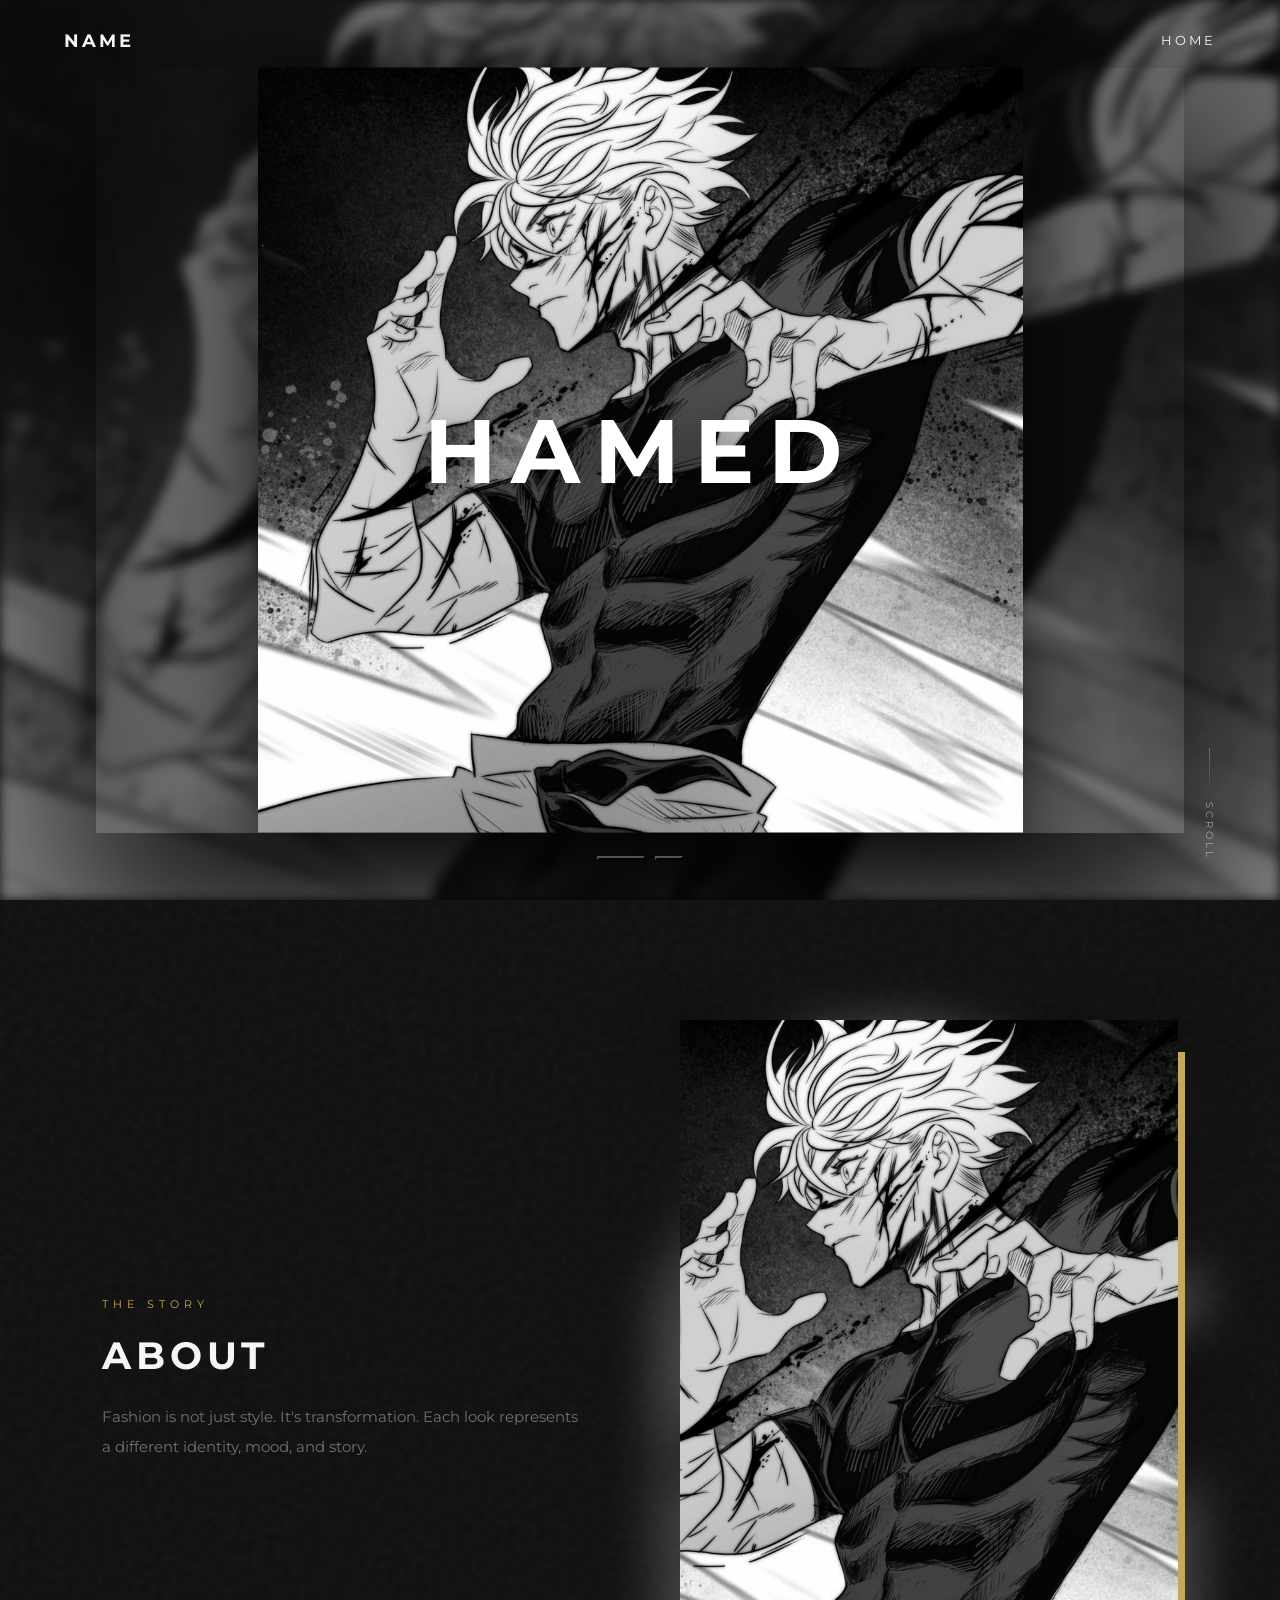
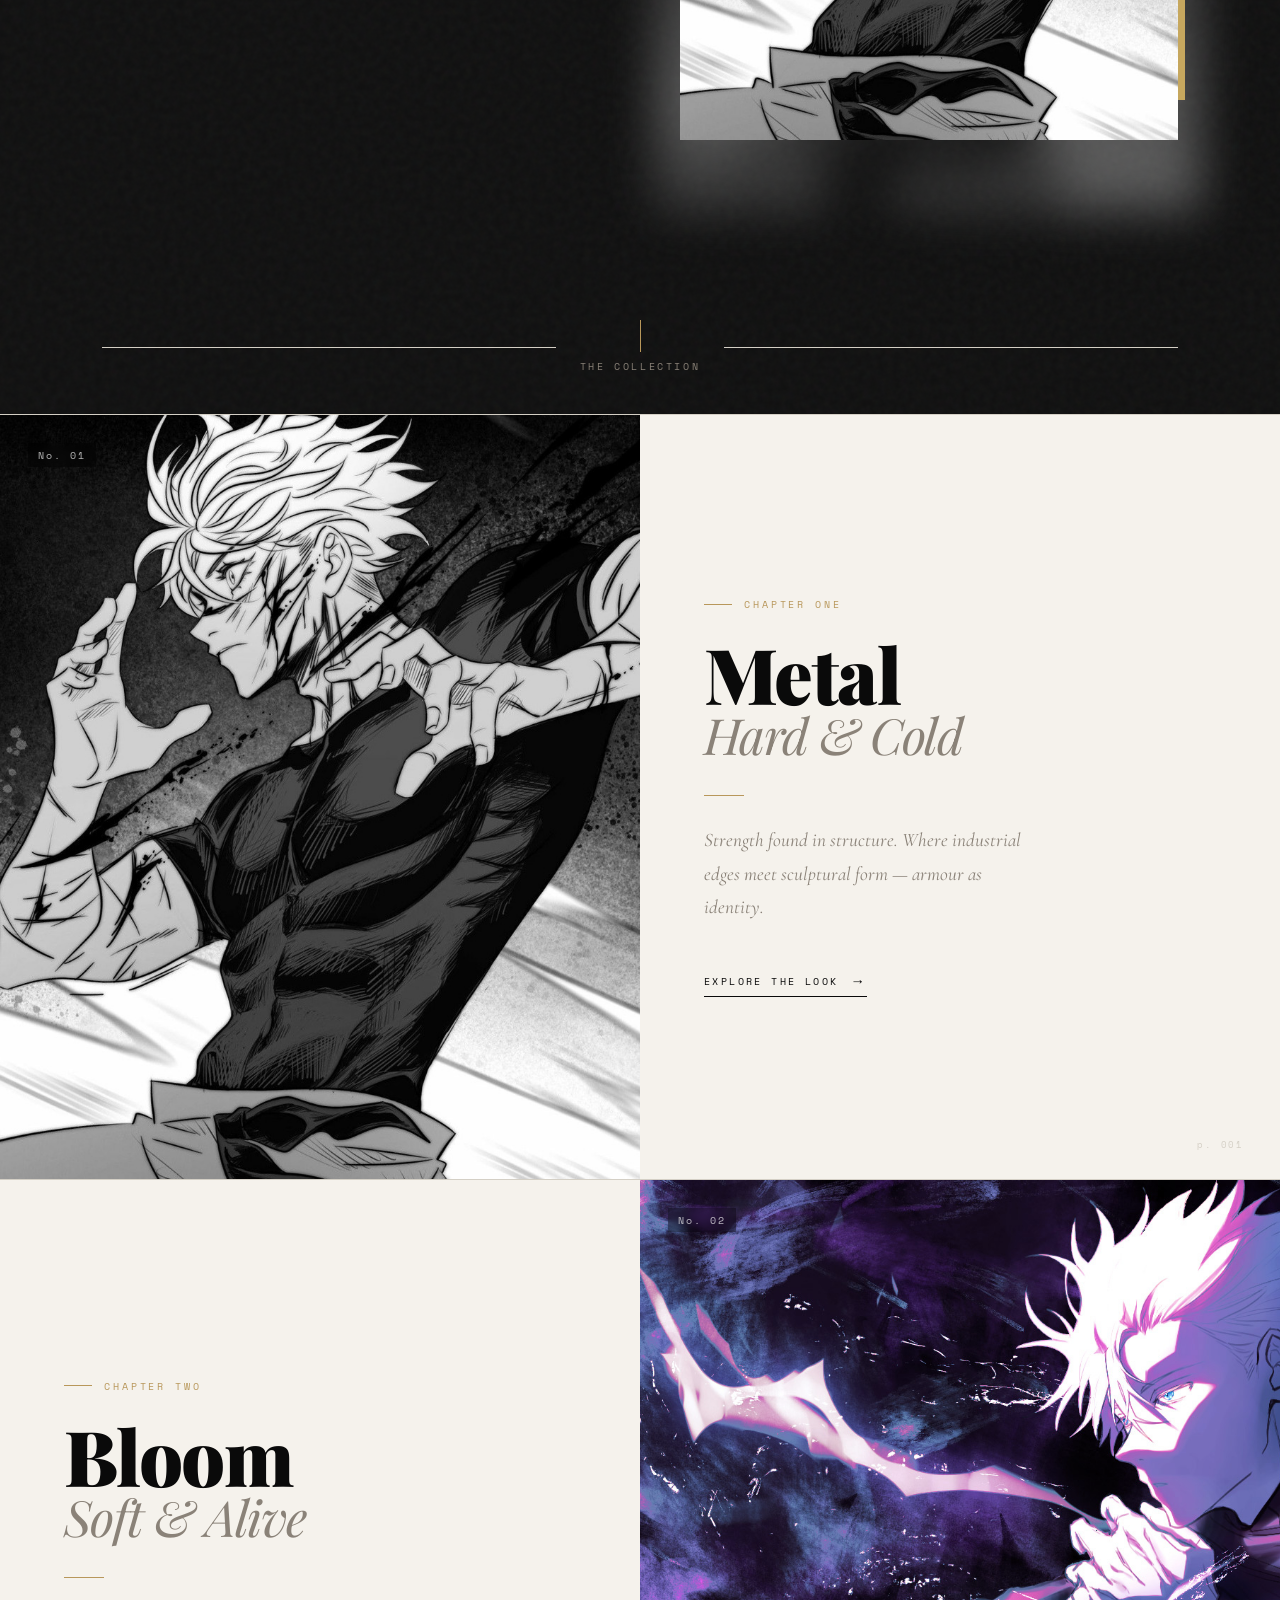
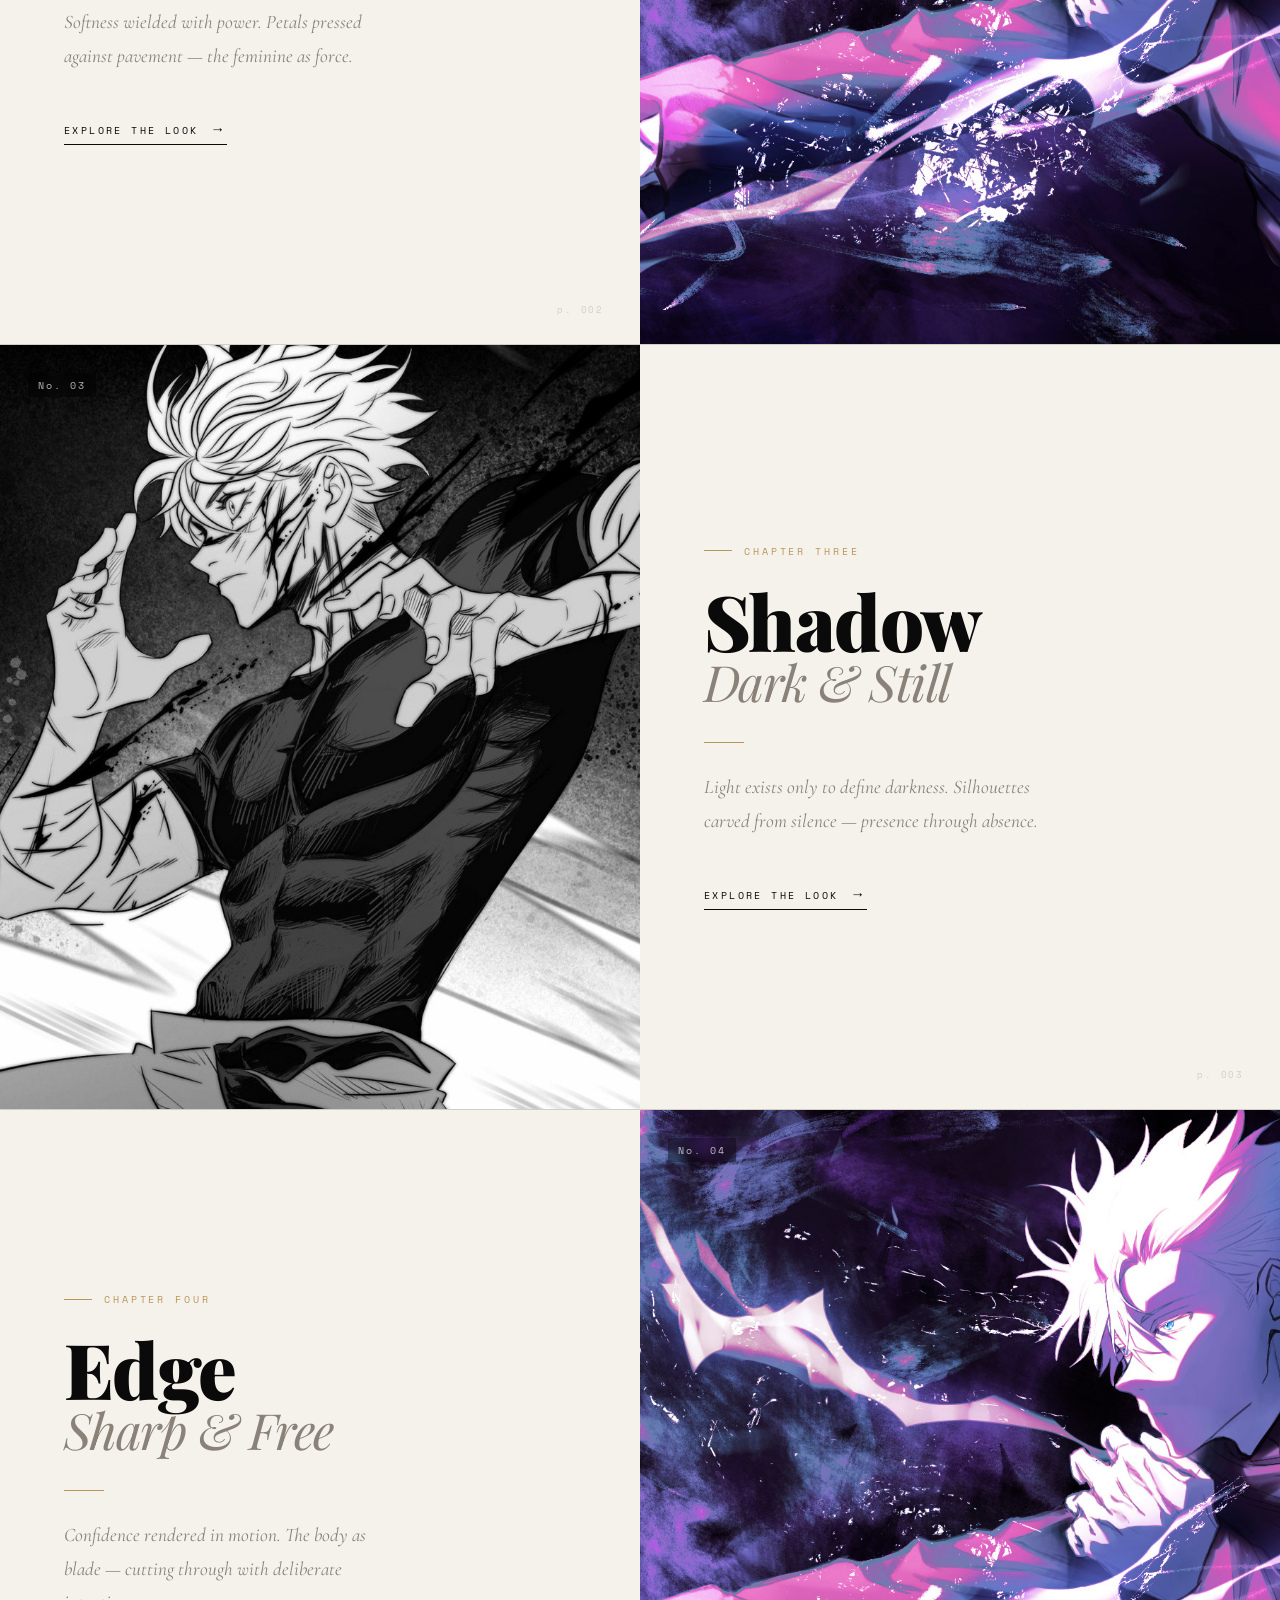
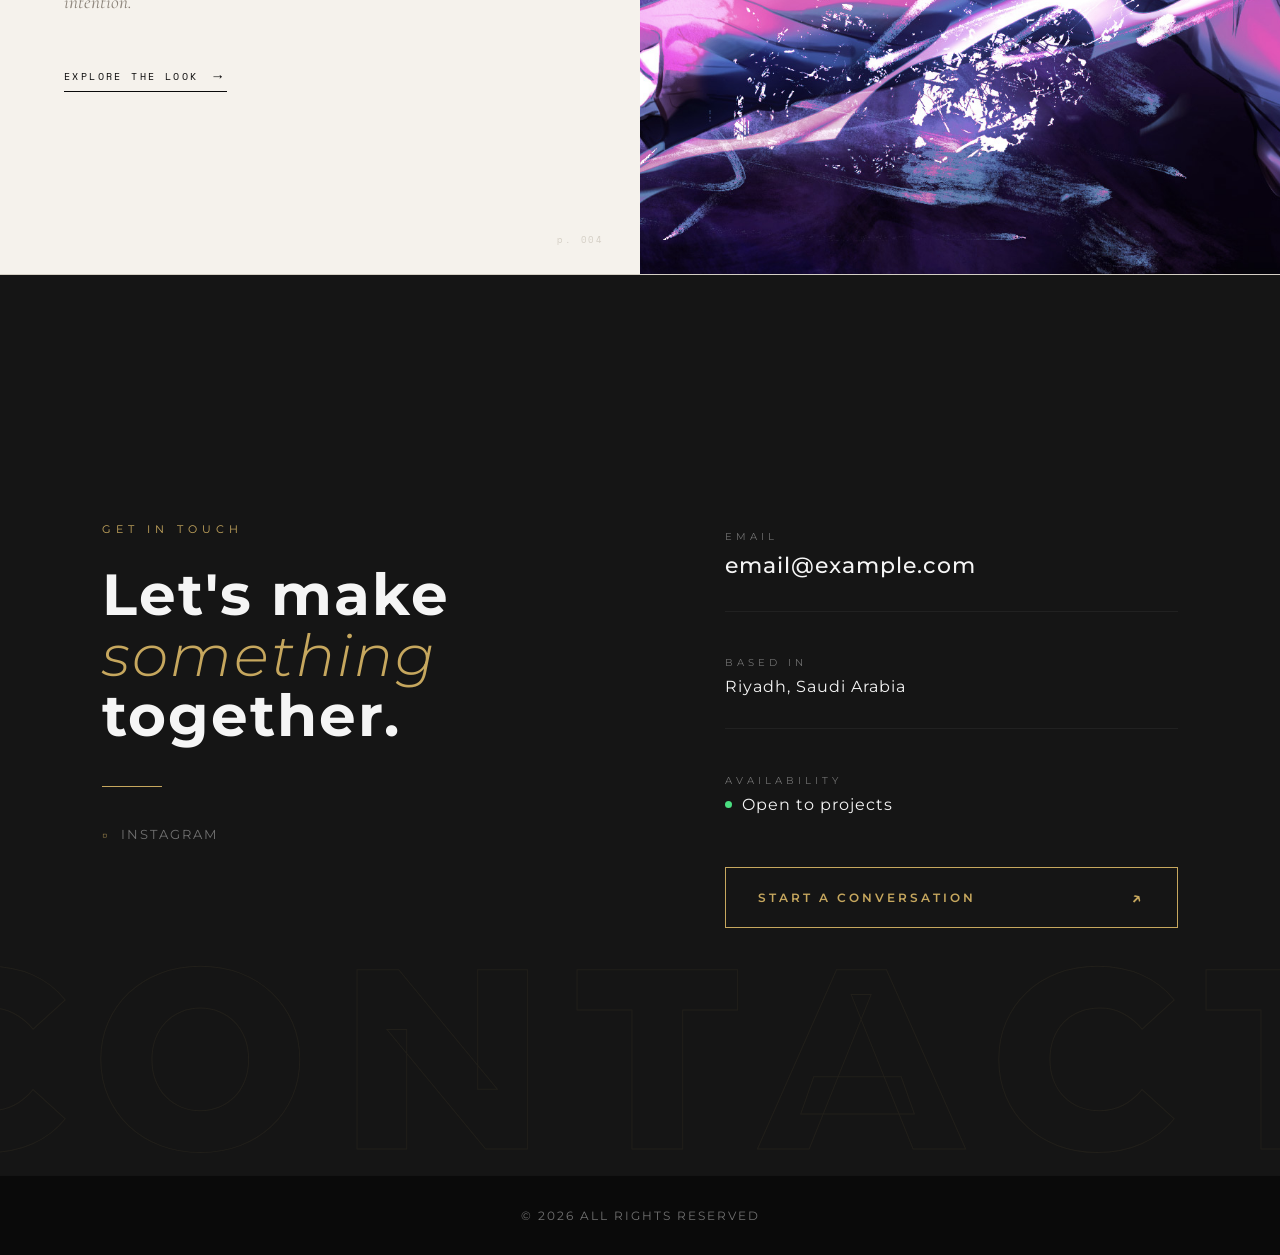
==== commit 4f670349: "version 4" ====
--- a/Main.html
+++ b/Main.html
@@ -21,24 +21,19 @@
     <header>
         <nav class="navbar">
             <div class="logo">NAME</div>
-
             <div class="nav-right">
                 <ul class="nav-links">
                     <li><a href="#about">About</a></li>
                     <li><a href="#chapters">Chapters</a></li>
-                    <li><a href="#work">Work</a></li>
                     <li><a href="#contact">Contact</a></li>
                 </ul>
                 <a href="#home" class="home-link">Home</a>
-
-
             </div>
         </nav>
     </header>
 
-
     <!-- ===== Hero Section (Cinematic Slider) ===== -->
-    <section class="hero">
+    <section class="hero" id="home">
 
         <!-- Slide 1 -->
         <div class="slide active">
@@ -57,37 +52,40 @@
             <h1 class="hero-title">HAMED</h1>
         </div>
 
+        <!-- Slide progress dots -->
+        <div class="hero-progress" id="heroDots"></div>
+
+        <!-- Scroll cue -->
+        <div class="scroll-cue">
+            <div class="scroll-cue-line"></div>
+            <span>Scroll</span>
+        </div>
+
     </section>
 
     <!-- ===== About Section ===== -->
     <section id="about" class="about-section">
-
         <div class="about-container">
 
             <!-- Text -->
             <div class="about-text reveal-left">
+                <span class="about-label">The Story</span>
                 <h2>ABOUT</h2>
                 <p>
-                    Fashion is not just style. It’s transformation.
+                    Fashion is not just style. It's transformation.
                     Each look represents a different identity, mood, and story.
                 </p>
             </div>
 
             <!-- Image Side -->
             <div class="about-image-wrapper reveal-right">
-
                 <div class="about-bg-live"></div>
-
                 <div class="about-accent"></div>
-
                 <img src="images/look1.jpg" alt="About Image">
-
-            </div>
-
-        </div>
-
-    </section>
-
+            </div>
+
+        </div>
+    </section>
 
     <!-- ===== Chapters Section ===== -->
     <section id="chapters" class="chapters">
@@ -177,10 +175,67 @@
 
 
     <!-- ===== Contact Section ===== -->
-    <section id="contact" class="contact">
-        <h2>Contact</h2>
-        <p>Let’s collaborate.</p>
-        <a href="mailto:email@example.com">email@example.com</a>
+    <section id="contact" class="contact-section">
+
+        <!-- Decorative large background text -->
+        <span class="contact-bg-word" aria-hidden="true">CONTACT</span>
+
+        <div class="contact-inner">
+
+            <!-- Left: editorial heading -->
+            <div class="contact-left reveal-left">
+                <span class="contact-label">Get in Touch</span>
+                <h2 class="contact-heading">
+                    Let's make<br>
+                    <em>something</em><br>
+                    together.
+                </h2>
+
+                <!-- Decorative gold rule -->
+                <div class="contact-rule"></div>
+
+                <!-- Social links -->
+                <div class="contact-socials">
+                    <a href="#" class="social-link" aria-label="Instagram">
+                        <span class="social-icon">&#x25A1;</span>
+                        <span>Instagram</span>
+                    </a>
+
+
+                </div>
+            </div>
+
+            <!-- Right: contact info + mailto CTA -->
+            <div class="contact-right reveal-right">
+
+                <div class="contact-detail">
+                    <span class="contact-detail-label">Email</span>
+                    <a href="mailto:email@example.com" class="contact-email">
+                        email@example.com
+                    </a>
+                </div>
+
+                <div class="contact-detail">
+                    <span class="contact-detail-label">Based in</span>
+                    <span class="contact-detail-value">Riyadh, Saudi Arabia</span>
+                </div>
+
+                <div class="contact-detail">
+                    <span class="contact-detail-label">Availability</span>
+                    <span class="contact-detail-value">
+                        <span class="availability-dot"></span>
+                        Open to projects
+                    </span>
+                </div>
+
+                <a href="mailto:email@example.com" class="contact-cta">
+                    <span class="contact-cta-text">Start a Conversation</span>
+                    <span class="contact-cta-arrow">&#8599;</span>
+                </a>
+
+            </div>
+        </div>
+
     </section>
 
 
--- a/style.css
+++ b/style.css
@@ -5,12 +5,16 @@
 }
 
 :root {
-
     --color-bg-main: #0F0F0F;
     --color-bg-secondary: #151515;
     --color-text-main: #F5F5F5;
     --color-text-muted: #717171;
     --color-accent: #C6A75E;
+    --transition-smooth: cubic-bezier(0.76, 0, 0.24, 1);
+}
+
+html {
+    scroll-behavior: smooth;
 }
 
 body {
@@ -18,19 +22,27 @@
     color: var(--color-text-main);
     font-family: 'Montserrat', sans-serif;
     margin: 0;
-
-}
-
+    /* Subtle grain overlay for depth */
+    background-image: url("data:image/svg+xml,%3Csvg viewBox='0 0 200 200' xmlns='http://www.w3.org/2000/svg'%3E%3Cfilter id='noise'%3E%3CfeTurbulence type='fractalNoise' baseFrequency='0.85' numOctaves='4' stitchTiles='stitch'/%3E%3C/filter%3E%3Crect width='100%25' height='100%25' filter='url(%23noise)' opacity='0.04'/%3E%3C/svg%3E");
+}
+
+/* ===== HEADER ===== */
 header {
-    position: absolute;
+    position: fixed;
     top: 0;
     left: 0;
     width: 100%;
     height: 80px;
-
     background: transparent;
-    transition: 0.4s ease;
+    transition: background 0.5s ease, backdrop-filter 0.5s ease;
     z-index: 1000;
+}
+
+header.scrolled {
+    background: rgba(15, 15, 15, 0.85);
+    backdrop-filter: blur(16px);
+    -webkit-backdrop-filter: blur(16px);
+    border-bottom: 1px solid rgba(198, 167, 94, 0.08);
 }
 
 .navbar {
@@ -38,6 +50,7 @@
     justify-content: space-between;
     align-items: center;
     padding: 1.5rem 5%;
+    height: 100%;
 }
 
 .nav-right {
@@ -51,9 +64,9 @@
     text-decoration: none;
     color: var(--color-text-main);
     text-transform: uppercase;
-    font-size: 0.85rem;
-    letter-spacing: 2px;
-    transition: 0.4s ease;
+    font-size: 0.8rem;
+    letter-spacing: 3px;
+    transition: color 0.3s ease, transform 0.4s ease;
 }
 
 .nav-links {
@@ -64,15 +77,9 @@
 
 .nav-links li {
     opacity: 0;
-    transform: translateX(20px);
+    transform: translateX(16px);
     pointer-events: none;
-    transition: 0.4s ease;
-}
-
-.navbar:hover .nav-links {
-    opacity: 1;
-    transform: translateX(0);
-    pointer-events: auto;
+    transition: opacity 0.35s ease, transform 0.35s ease;
 }
 
 .navbar:hover .nav-links li {
@@ -82,19 +89,19 @@
 }
 
 .nav-links li:nth-child(1) {
-    transition-delay: 0.05s;
+    transition-delay: 0.04s;
 }
 
 .nav-links li:nth-child(2) {
-    transition-delay: 0.1s;
+    transition-delay: 0.08s;
 }
 
 .nav-links li:nth-child(3) {
-    transition-delay: 0.15s;
+    transition-delay: 0.12s;
 }
 
 .nav-links li:nth-child(4) {
-    transition-delay: 0.2s;
+    transition-delay: 0.16s;
 }
 
 .navbar:hover .home-link {
@@ -105,257 +112,393 @@
     text-decoration: none;
     color: var(--color-text-main);
     font-weight: 500;
-    letter-spacing: 1px;
-    transition: 0.3s ease;
     text-transform: uppercase;
-    font-size: 0.85rem;
-    letter-spacing: 2px;
-}
-
-.nav-links a:hover {
-    color: var(--color-accent);
-}
-
+    font-size: 0.8rem;
+    letter-spacing: 2.5px;
+    transition: color 0.25s ease;
+    position: relative;
+}
+
+/* Underline hover effect */
+.nav-links a::after {
+    content: '';
+    position: absolute;
+    bottom: -3px;
+    left: 0;
+    width: 0;
+    height: 1px;
+    background: var(--color-accent);
+    transition: width 0.3s var(--transition-smooth);
+}
+
+.nav-links a:hover::after {
+    width: 100%;
+}
+
+.nav-links a:hover,
 .nav-right a:hover {
     color: var(--color-accent);
 }
 
 .logo {
     font-weight: 700;
-    letter-spacing: 2px;
-    font-size: 1.2rem;
-}
-
+    letter-spacing: 3px;
+    font-size: 1.1rem;
+}
+
+/* ===== HERO ===== */
+.hero {
+    position: relative;
+    height: 100vh;
+    overflow: hidden;
+    background-color: #111111;
+}
+
+.slide {
+    position: absolute;
+    inset: 0;
+    --x: 50%;
+    --y: 50%;
+    clip-path: circle(0% at var(--x) var(--y));
+    transition: clip-path 1.4s var(--transition-smooth);
+    will-change: clip-path;
+}
+
+.slide.active {
+    clip-path: circle(150% at var(--x) var(--y));
+}
+
+.bg {
+    position: absolute;
+    inset: 0;
+    background-size: cover;
+    background-position: center;
+    filter: grayscale(100%) blur(6px);
+    transform: scale(1.08);
+    opacity: 0.45;
+    transition: transform 8s ease-out;
+}
+
+.slide.active .bg {
+    transform: scale(1.0);
+}
+
+.foreground {
+    position: absolute;
+    top: 50%;
+    left: 50%;
+    transform: translate(-50%, -50%);
+    width: 85%;
+    height: 85%;
+    background-size: contain;
+    background-repeat: no-repeat;
+    background-position: center;
+    box-shadow: 0 60px 120px rgba(0, 0, 0, 0.7);
+    /* Vignette on foreground image via a pseudo overlay */
+    filter: drop-shadow(0 0 40px rgba(0, 0, 0, 0.8));
+}
+
+.hero-overlay {
+    position: absolute;
+    inset: 0;
+    display: flex;
+    align-items: center;
+    justify-content: center;
+    z-index: 10;
+    pointer-events: none;
+}
+
+.hero-title {
+    font-size: clamp(2.5rem, 7vw, 7rem);
+    letter-spacing: 14px;
+    font-weight: 700;
+    color: white;
+    /* Text shadow for depth against images */
+    text-shadow: 0 4px 40px rgba(0, 0, 0, 0.5);
+    /* Subtle fade-in on load */
+    animation: titleFadeIn 1.6s var(--transition-smooth) forwards;
+}
+
+@keyframes titleFadeIn {
+    from {
+        opacity: 0;
+        letter-spacing: 20px;
+    }
+
+    to {
+        opacity: 1;
+        letter-spacing: 14px;
+    }
+}
+
+/* Hero progress indicator */
+.hero-progress {
+    position: absolute;
+    bottom: 2.5rem;
+    left: 50%;
+    transform: translateX(-50%);
+    display: flex;
+    gap: 10px;
+    z-index: 20;
+}
+
+.hero-dot {
+    width: 28px;
+    height: 2px;
+    background: rgba(255, 255, 255, 0.25);
+    transition: background 0.4s ease, width 0.4s ease;
+    cursor: pointer;
+}
+
+.hero-dot.active {
+    background: var(--color-accent);
+    width: 48px;
+}
+
+/* Scroll cue */
+.scroll-cue {
+    position: absolute;
+    bottom: 2.5rem;
+    right: 5%;
+    z-index: 20;
+    display: flex;
+    flex-direction: column;
+    align-items: center;
+    gap: 6px;
+    opacity: 0.5;
+}
+
+.scroll-cue span {
+    font-size: 0.65rem;
+    letter-spacing: 3px;
+    text-transform: uppercase;
+    writing-mode: vertical-rl;
+}
+
+.scroll-cue-line {
+    width: 1px;
+    height: 48px;
+    background: linear-gradient(to bottom, var(--color-accent), transparent);
+    animation: scrollPulse 2s ease-in-out infinite;
+}
+
+@keyframes scrollPulse {
+
+    0%,
+    100% {
+        transform: scaleY(1);
+        opacity: 0.5;
+    }
+
+    50% {
+        transform: scaleY(0.6);
+        opacity: 1;
+    }
+}
+
+/* Slide image assignments */
+.slide:nth-child(1) .bg {
+    background-image: url("images/look1.jpg");
+}
+
+.slide:nth-child(1) .foreground {
+    background-image: url("images/look1.jpg");
+}
+
+.slide:nth-child(2) .bg {
+    background-image: url("images/look2.jpg");
+}
+
+.slide:nth-child(2) .foreground {
+    background-image: url("images/look2.jpg");
+}
+
+/* ===== ABOUT SECTION ===== */
+.about-section {
+    min-height: 100vh;
+    display: flex;
+    align-items: center;
+    padding: 120px 8%;
+    overflow: hidden;
+}
+
+.about-container {
+    display: flex;
+    align-items: center;
+    justify-content: space-between;
+    gap: 80px;
+    width: 100%;
+}
+
+.about-text {
+    flex: 1;
+}
+
+.about-label {
+    display: block;
+    font-size: 0.7rem;
+    letter-spacing: 5px;
+    color: var(--color-accent);
+    text-transform: uppercase;
+    margin-bottom: 1.5rem;
+}
+
+.about-text h2 {
+    margin-bottom: 24px;
+    letter-spacing: 5px;
+    font-size: clamp(1.8rem, 3vw, 3rem);
+    line-height: 1.1;
+}
+
+.about-text p {
+    max-width: 480px;
+    line-height: 2;
+    color: var(--color-text-muted);
+    font-size: 0.95rem;
+}
+
+.about-cta {
+    display: inline-block;
+    margin-top: 2.5rem;
+    padding: 0.75rem 2rem;
+    border: 1px solid var(--color-accent);
+    color: var(--color-accent);
+    text-decoration: none;
+    font-size: 0.75rem;
+    letter-spacing: 3px;
+    text-transform: uppercase;
+    transition: background 0.3s ease, color 0.3s ease;
+}
+
+.about-cta:hover {
+    background: var(--color-accent);
+    color: var(--color-bg-main);
+}
+
+.about-image-wrapper {
+    flex: 1;
+    position: relative;
+    display: flex;
+    justify-content: center;
+    height: 80vh;
+}
+
+.about-bg-live {
+    position: absolute;
+    width: 110%;
+    height: 110%;
+    background-image: url("images/look1.jpg");
+    background-size: cover;
+    background-position: center;
+    filter: grayscale(100%) blur(24px);
+    opacity: 0.3;
+    z-index: 1;
+    animation: liveMove 14s ease-in-out infinite alternate;
+}
+
+.about-image-wrapper img {
+    position: absolute;
+    inset: 0;
+    width: 100%;
+    height: 100%;
+    object-fit: cover;
+    z-index: 3;
+    /* Subtle desaturation that lifts on hover */
+    filter: grayscale(20%);
+    transition: filter 0.6s ease;
+}
+
+.about-image-wrapper:hover img {
+    filter: grayscale(0%);
+}
+
+.about-accent {
+    position: absolute;
+    width: 90%;
+    height: 90%;
+    background: var(--color-accent);
+    z-index: 2;
+    transform: translate(32px, 32px);
+    /* Animate the offset slightly */
+    transition: transform 0.6s var(--transition-smooth);
+}
+
+.about-image-wrapper:hover .about-accent {
+    transform: translate(20px, 20px);
+}
+
+@keyframes liveMove {
+    0% {
+        transform: scale(1.05) translate(0px, 0px);
+    }
+
+    50% {
+        transform: scale(1.10) translate(-12px, 8px);
+    }
+
+    100% {
+        transform: scale(1.07) translate(10px, -10px);
+    }
+}
+
+/* ===== REVEAL ANIMATIONS ===== */
+.reveal {
+    opacity: 0;
+    transform: translateY(50px);
+    transition: opacity 0.9s ease, transform 0.9s ease;
+}
+
+.reveal.active {
+    opacity: 1;
+    transform: translateY(0);
+}
+
+.reveal-left {
+    opacity: 0;
+    transform: translateX(-70px);
+    transition: opacity 0.9s var(--transition-smooth), transform 0.9s var(--transition-smooth);
+}
+
+.reveal-right {
+    opacity: 0;
+    transform: translateX(70px);
+    transition: opacity 0.9s var(--transition-smooth), transform 0.9s var(--transition-smooth);
+}
+
+.reveal-left.active,
+.reveal-right.active {
+    opacity: 1;
+    transform: translateX(0);
+}
+
+/* ===== FOOTER ===== */
 footer {
     background-color: #0A0A0A;
     color: var(--color-text-muted);
     text-align: center;
     padding: 2rem 0;
-}
-
-.hero {
-    min-height: 100vh;
-    background-color: #111111;
-    display: flex;
-    align-items: center;
-    justify-content: center;
-
-    position: relative;
-    height: 100vh;
-    overflow: hidden;
-
-}
-
-.slide {
-    position: absolute;
-    inset: 0;
-
-    --x: 50%;
-    --y: 50%;
-
-    clip-path: circle(0% at var(--x) var(--y));
-    transition: clip-path 1.2s ease-in-out;
-}
-
-.slide.active {
-    clip-path: circle(150% at var(--x) var(--y));
-}
-
-.bg {
-    position: absolute;
-    inset: 0;
-    background-size: cover;
-    background-position: center;
-    filter: grayscale(100%) blur(6px);
-    transform: scale(1.1);
-    opacity: 0.5;
-}
-
-.foreground {
-    position: absolute;
-    top: 50%;
-    left: 50%;
-    transform: translate(-50%, -50%);
-
-    width: 85%;
-    height: 85%;
-
-    background-size: contain;
-    background-repeat: no-repeat;
-    background-position: center;
-
-    box-shadow: 0 40px 80px rgba(0, 0, 0, 0.6);
-}
-
-
-.hero-overlay {
-    position: absolute;
-    inset: 0;
-    display: flex;
-    align-items: center;
-    justify-content: center;
-    z-index: 10;
-}
-
-.hero-title {
-    font-size: clamp(2rem, 6vw, 6rem);
-    letter-spacing: 8px;
-    font-weight: 600;
-    color: white;
-}
-
-.slide:nth-child(1) .bg {
-    background-image: url("images/look1.jpg");
-}
-
-.slide:nth-child(1) .foreground {
-    background-image: url("images/look1.jpg");
-}
-
-.slide:nth-child(2) .bg {
-    background-image: url("images/look2.jpg");
-}
-
-.slide:nth-child(2) .foreground {
-    background-image: url("images/look2.jpg");
-}
-
-
-/*ABOUT SECTION*/
-.about-section {
-    min-height: 100vh;
-    display: flex;
-    align-items: center;
-    padding: 100px 8%;
-}
-
-.about-container {
-    display: flex;
-    align-items: center;
-    justify-content: space-between;
-    gap: 60px;
-    width: 100%;
-}
-
-.about-text {
-    flex: 1;
-}
-
-.about-text h2 {
-    margin-bottom: 20px;
-    letter-spacing: 3px;
-}
-
-.about-text p {
-    max-width: 500px;
-    line-height: 1.8;
-    color: var(--color-text-muted);
-}
-
-.about-image-wrapper {
-    flex: 1;
-    position: relative;
-    display: flex;
-    justify-content: center;
-    height: 80vh;
-}
-
-
-
-.about-bg {
-    position: absolute;
-    width: 80%;
-    height: 80%;
-    background: var(--color-accent);
-    z-index: 1;
-    transform: translate(40px, 40px);
-}
-
-.about-bg-live {
-    position: absolute;
-    width: 110%;
-    height: 110%;
-
-    background-image: url("images/look1.jpg");
-    background-size: cover;
-    background-position: center;
-
-    filter: grayscale(100%) blur(20px);
-    opacity: 0.4;
-
-    z-index: 1;
-
-    animation: liveMove 12s ease-in-out infinite alternate;
-}
-
-.about-image-wrapper img {
-    position: absolute;
-    inset: 0;
-
-    width: 100%;
-    height: 100%;
-
-    object-fit: cover;
-    z-index: 3;
-}
-
-
-
-.about-accent {
-    position: absolute;
-    width: 90%;
-    height: 90%;
-    background: var(--color-accent);
-
-    z-index: 2;
-
-    transform: translate(40px, 40px);
-}
-
-.reveal {
-    opacity: 0;
-    transform: translateY(50px);
-    transition: opacity 0.8s ease, transform 0.8s ease;
-}
-
-.reveal.active {
-    opacity: 1;
-    transform: translateY(0);
-}
-
-.reveal-left {
-    opacity: 0;
-    transform: translateX(-80px);
-    transition: all 0.8s ease;
-}
-
-.reveal-right {
-    opacity: 0;
-    transform: translateX(80px);
-    transition: all 0.8s ease;
-}
-
-.reveal-left.active,
-.reveal-right.active {
-    opacity: 1;
-    transform: translateX(0);
-}
-
-@keyframes liveMove {
-    0% {
-        transform: scale(1.05) translate(0px, 0px);
-    }
-
-    50% {
-        transform: scale(1.1) translate(-15px, 10px);
-    }
-
-    100% {
-        transform: scale(1.08) translate(10px, -10px);
-    }
-}
-
-/*ABOUT SECTION*/
+    border-top: 1px solid rgba(255, 255, 255, 0.04);
+    font-size: 0.75rem;
+    letter-spacing: 2px;
+    text-transform: uppercase;
+}
+
+/* ===== RESPONSIVE ===== */
+@media (max-width: 768px) {
+    .about-container {
+        flex-direction: column;
+        gap: 60px;
+    }
+
+    .about-image-wrapper {
+        width: 100%;
+        height: 60vw;
+    }
+
+    .hero-title {
+        letter-spacing: 8px;
+    }
+}
 
 /* ===== CHAPTERS SECTION ===== */
 :root {
@@ -999,4 +1142,283 @@
     }
 }
 
-/* ===== Overlay ===== */+/* ===== Overlay ===== */
+
+
+/*contect section*/
+
+.contact-section {
+    position: relative;
+    min-height: 100vh;
+    display: flex;
+    align-items: center;
+    padding: 120px 8%;
+    overflow: hidden;
+    background-color: var(--color-bg-secondary, #151515);
+}
+
+/* Giant ghost text behind everything */
+.contact-bg-word {
+    position: absolute;
+    bottom: -0.15em;
+    left: 50%;
+    transform: translateX(-50%);
+    font-size: clamp(8rem, 20vw, 22rem);
+    font-weight: 800;
+    letter-spacing: 0.12em;
+    color: transparent;
+    -webkit-text-stroke: 1px rgba(198, 167, 94, 0.07);
+    white-space: nowrap;
+    pointer-events: none;
+    user-select: none;
+    z-index: 0;
+}
+
+.contact-inner {
+    position: relative;
+    z-index: 1;
+    display: flex;
+    align-items: flex-start;
+    justify-content: space-between;
+    gap: 80px;
+    width: 100%;
+}
+
+/* ─── Left ── */
+.contact-left {
+    flex: 1.2;
+    display: flex;
+    flex-direction: column;
+    gap: 0;
+}
+
+.contact-label {
+    display: block;
+    font-size: 0.7rem;
+    letter-spacing: 5px;
+    color: var(--color-accent, #C6A75E);
+    text-transform: uppercase;
+    margin-bottom: 1.8rem;
+}
+
+.contact-heading {
+    font-size: clamp(2.4rem, 4.5vw, 5rem);
+    font-weight: 700;
+    line-height: 1.05;
+    letter-spacing: 2px;
+    color: var(--color-text-main, #F5F5F5);
+    margin-bottom: 2.5rem;
+}
+
+.contact-heading em {
+    font-style: italic;
+    font-weight: 300;
+    color: var(--color-accent, #C6A75E);
+}
+
+.contact-rule {
+    width: 60px;
+    height: 1px;
+    background: var(--color-accent, #C6A75E);
+    margin-bottom: 2.5rem;
+    /* Animate width on reveal */
+    transform-origin: left;
+    transition: width 0.8s cubic-bezier(0.76, 0, 0.24, 1) 0.4s;
+}
+
+.contact-left.active .contact-rule {
+    width: 60px;
+}
+
+.contact-socials {
+    display: flex;
+    flex-direction: column;
+    gap: 0.85rem;
+}
+
+.social-link {
+    display: flex;
+    align-items: center;
+    gap: 12px;
+    text-decoration: none;
+    color: var(--color-text-muted, #717171);
+    font-size: 0.8rem;
+    letter-spacing: 2px;
+    text-transform: uppercase;
+    transition: color 0.3s ease, gap 0.3s ease;
+}
+
+.social-link:hover {
+    color: var(--color-accent, #C6A75E);
+    gap: 18px;
+}
+
+.social-icon {
+    font-size: 0.55rem;
+    color: var(--color-accent, #C6A75E);
+    transition: transform 0.3s ease;
+}
+
+.social-link:hover .social-icon {
+    transform: rotate(45deg);
+}
+
+/* ─── Right ── */
+.contact-right {
+    flex: 1;
+    display: flex;
+    flex-direction: column;
+    gap: 2.8rem;
+    padding-top: 0.5rem;
+}
+
+.contact-detail {
+    display: flex;
+    flex-direction: column;
+    gap: 0.5rem;
+    border-bottom: 1px solid rgba(255, 255, 255, 0.05);
+    padding-bottom: 2rem;
+}
+
+.contact-detail:last-of-type {
+    border-bottom: none;
+    padding-bottom: 0;
+}
+
+.contact-detail-label {
+    font-size: 0.65rem;
+    letter-spacing: 4px;
+    text-transform: uppercase;
+    color: var(--color-text-muted, #717171);
+}
+
+.contact-email {
+    font-size: clamp(1rem, 2vw, 1.4rem);
+    color: var(--color-text-main, #F5F5F5);
+    text-decoration: none;
+    letter-spacing: 1px;
+    font-weight: 500;
+    transition: color 0.3s ease;
+    position: relative;
+    display: inline-block;
+}
+
+.contact-email::after {
+    content: '';
+    position: absolute;
+    bottom: -2px;
+    left: 0;
+    width: 0;
+    height: 1px;
+    background: var(--color-accent, #C6A75E);
+    transition: width 0.4s cubic-bezier(0.76, 0, 0.24, 1);
+}
+
+.contact-email:hover {
+    color: var(--color-accent, #C6A75E);
+}
+
+.contact-email:hover::after {
+    width: 100%;
+}
+
+.contact-detail-value {
+    font-size: 1rem;
+    color: var(--color-text-main, #F5F5F5);
+    letter-spacing: 1px;
+    display: flex;
+    align-items: center;
+    gap: 10px;
+}
+
+/* Pulsing green availability dot */
+.availability-dot {
+    display: inline-block;
+    width: 7px;
+    height: 7px;
+    border-radius: 50%;
+    background: #4ade80;
+    box-shadow: 0 0 0 0 rgba(74, 222, 128, 0.5);
+    animation: availabilityPulse 2.5s ease-in-out infinite;
+    flex-shrink: 0;
+}
+
+@keyframes availabilityPulse {
+
+    0%,
+    100% {
+        box-shadow: 0 0 0 0 rgba(74, 222, 128, 0.5);
+    }
+
+    50% {
+        box-shadow: 0 0 0 8px rgba(74, 222, 128, 0);
+    }
+}
+
+/* CTA button */
+.contact-cta {
+    display: inline-flex;
+    align-items: center;
+    justify-content: space-between;
+    gap: 1.5rem;
+    padding: 1.2rem 2rem;
+    border: 1px solid var(--color-accent, #C6A75E);
+    color: var(--color-accent, #C6A75E);
+    text-decoration: none;
+    font-size: 0.75rem;
+    letter-spacing: 3px;
+    text-transform: uppercase;
+    font-weight: 600;
+    transition: background 0.4s ease, color 0.4s ease, padding 0.3s ease;
+    position: relative;
+    overflow: hidden;
+    margin-top: 0.5rem;
+}
+
+/* Fill sweep on hover */
+.contact-cta::before {
+    content: '';
+    position: absolute;
+    inset: 0;
+    background: var(--color-accent, #C6A75E);
+    transform: translateX(-101%);
+    transition: transform 0.4s cubic-bezier(0.76, 0, 0.24, 1);
+    z-index: 0;
+}
+
+.contact-cta:hover::before {
+    transform: translateX(0);
+}
+
+.contact-cta-text,
+.contact-cta-arrow {
+    position: relative;
+    z-index: 1;
+    transition: color 0.4s ease;
+}
+
+.contact-cta:hover .contact-cta-text,
+.contact-cta:hover .contact-cta-arrow {
+    color: var(--color-bg-main, #0F0F0F);
+}
+
+.contact-cta-arrow {
+    font-size: 1.1rem;
+    transition: transform 0.3s ease, color 0.4s ease;
+}
+
+.contact-cta:hover .contact-cta-arrow {
+    transform: translate(3px, -3px);
+}
+
+/* ─── Responsive ── */
+@media (max-width: 768px) {
+    .contact-inner {
+        flex-direction: column;
+        gap: 60px;
+    }
+
+    .contact-bg-word {
+        font-size: clamp(5rem, 25vw, 10rem);
+    }
+}
